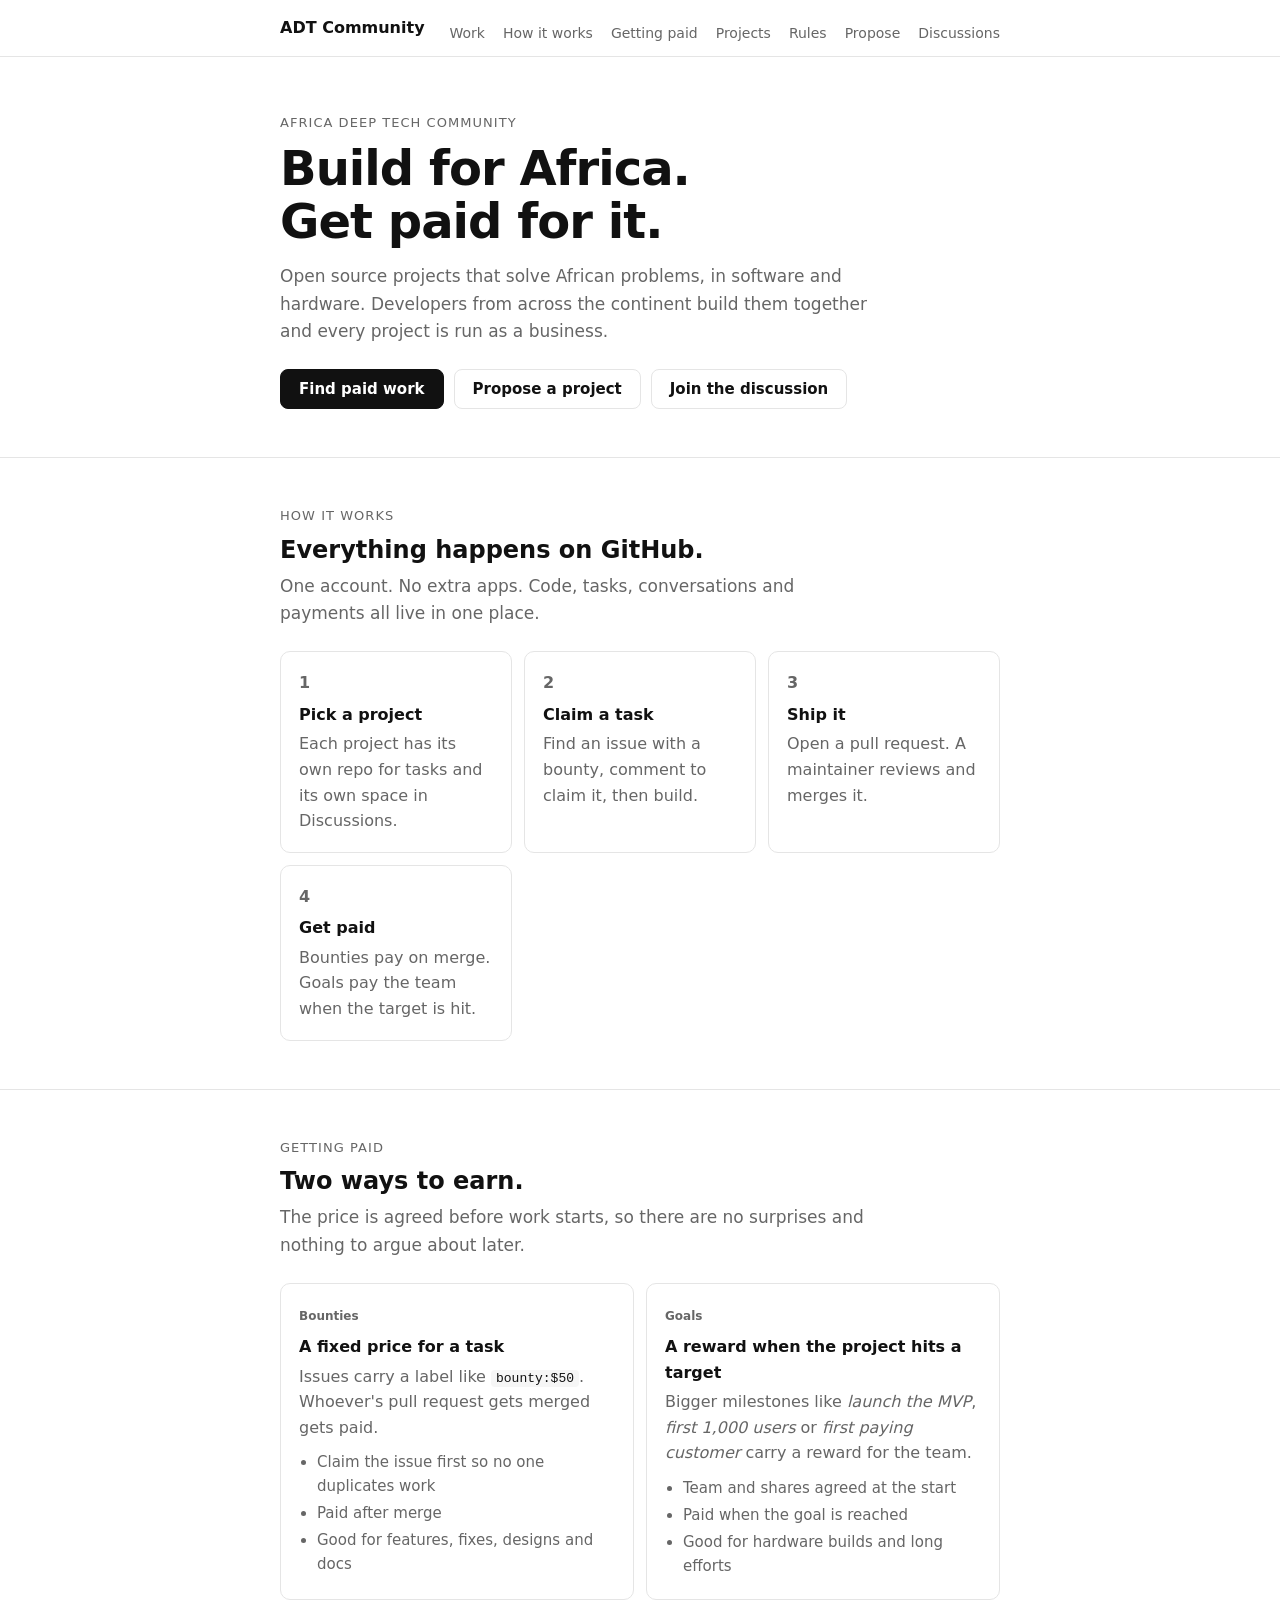
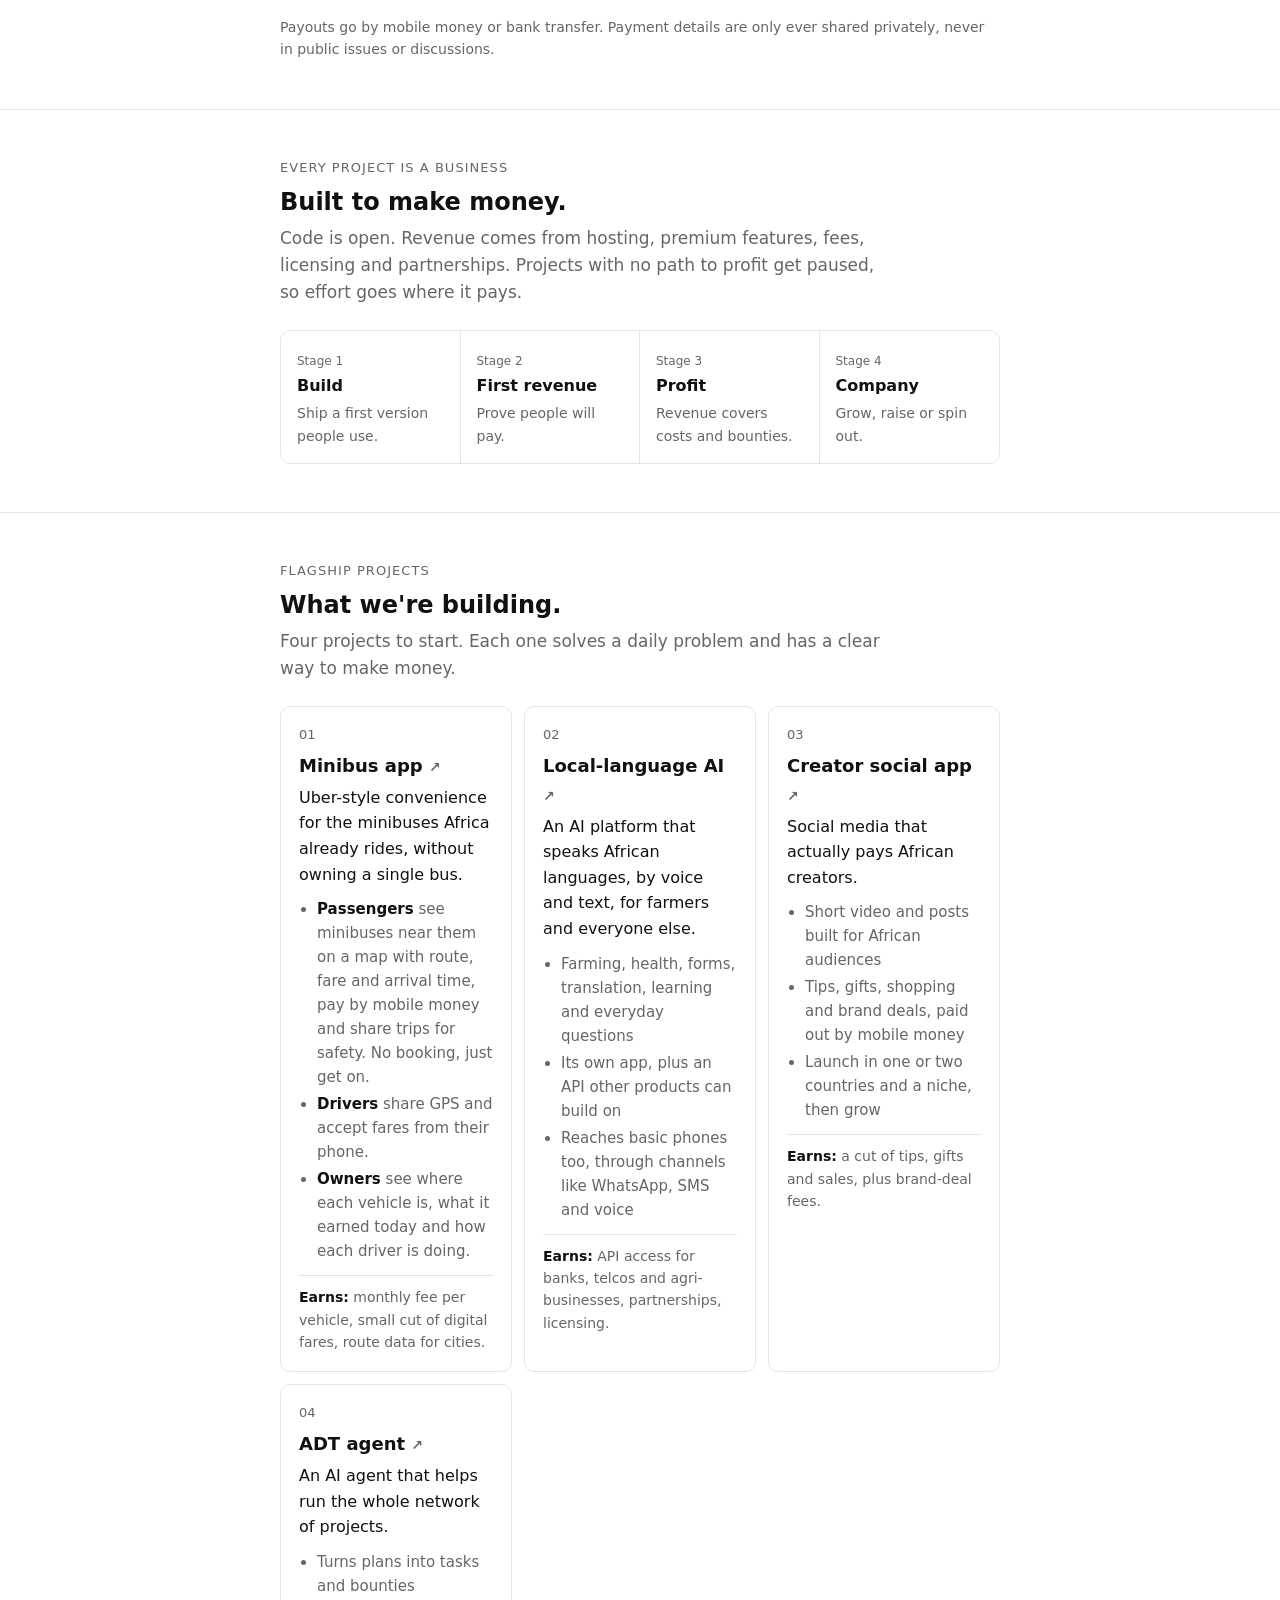
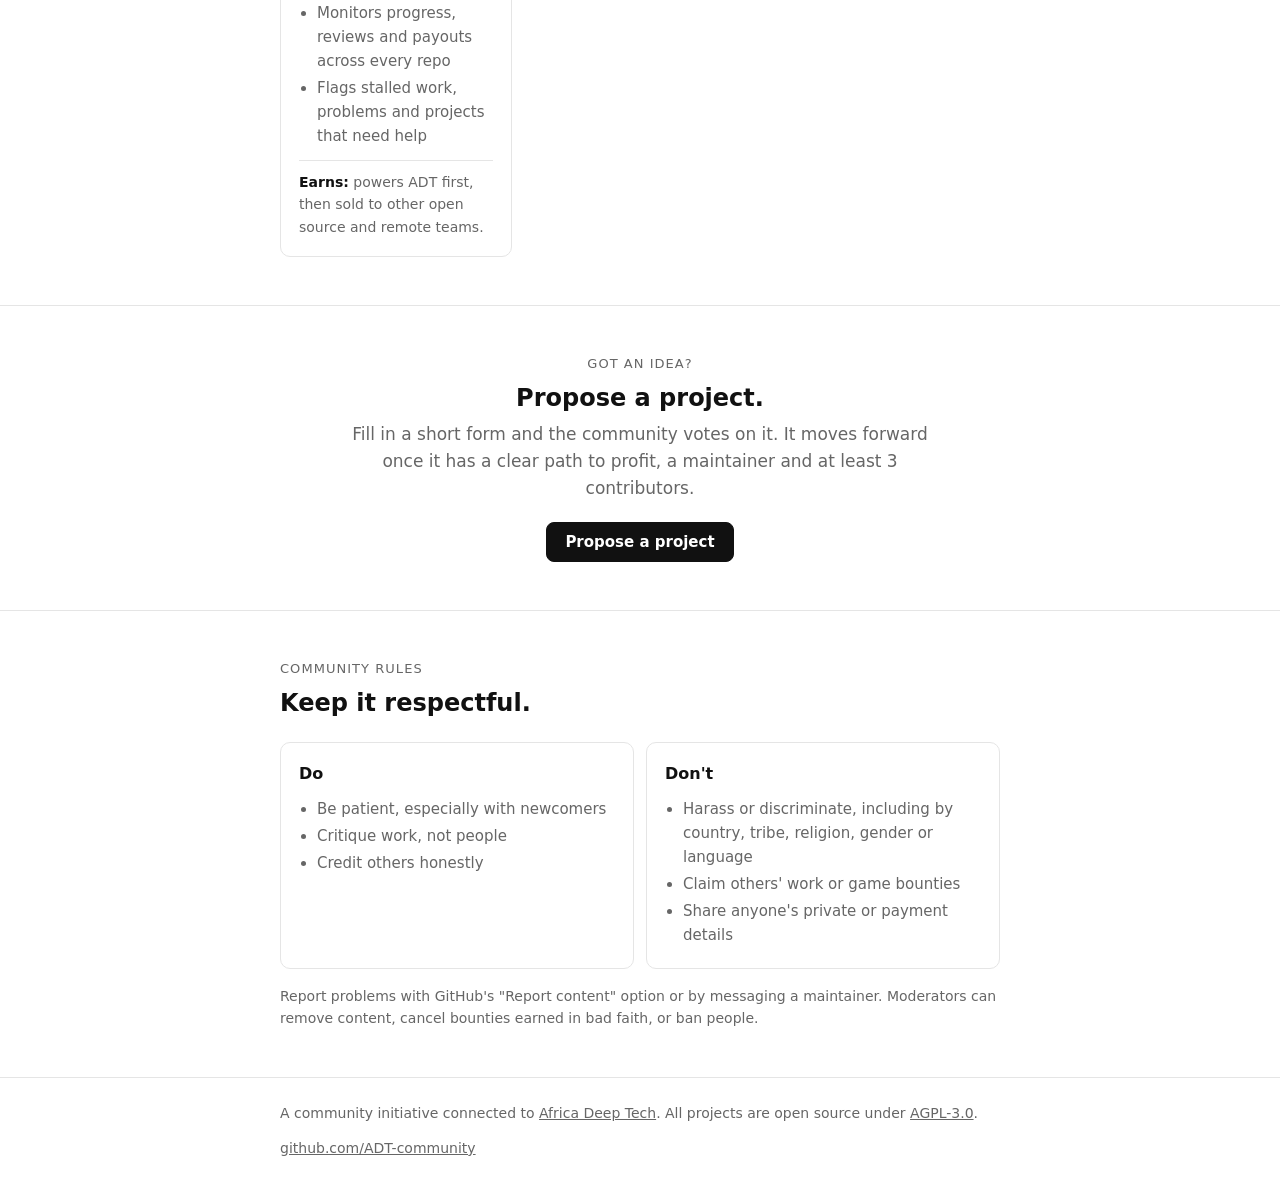
==== index.html @ 611a24dd "Add ADT Work: a task board for paid tasks across all projects Lists every bounty and next-wave task " ====
<!DOCTYPE html>
<html lang="en">
<head>
<meta charset="utf-8">
<meta name="viewport" content="width=device-width, initial-scale=1">
<title>ADT Forum — Build for Africa. Get paid.</title>
<meta name="description" content="Open source projects solving African problems. Developers across the continent build them together and get paid through bounties and goals.">
<link rel="stylesheet" href="style.css">
</head>
<body>

<nav><div class="wrap">
  <a class="logo" href="#">ADT Community</a>
  <ul>
    <li><a href="work.html">Work</a></li>
    <li><a href="#how">How it works</a></li>
    <li><a href="#paid">Getting paid</a></li>
    <li><a href="#projects">Projects</a></li>
    <li><a href="#rules">Rules</a></li>
    <li><a href="propose.html">Propose</a></li>
    <li><a href="https://github.com/ADT-community/adt-community.github.io/discussions">Discussions</a></li>
  </ul>
</div></nav>

<header class="hero"><div class="wrap">
  <p class="kicker">Africa Deep Tech community</p>
  <h1>Build for Africa.<br><em>Get paid</em> for it.</h1>
  <p class="lead">Open source projects that solve African problems, in software and hardware. Developers from across the continent build them together and every project is run as a business.</p>
  <div class="btns">
    <a class="btn primary" href="work.html">Find paid work</a>
    <a class="btn ghost" href="propose.html">Propose a project</a>
    <a class="btn ghost" href="https://github.com/ADT-community/adt-community.github.io/discussions">Join the discussion</a>
  </div>
</div></header>

<section id="how"><div class="wrap">
  <p class="kicker">How it works</p>
  <h2>Everything happens on GitHub.</h2>
  <p class="lead">One account. No extra apps. Code, tasks, conversations and payments all live in one place.</p>
  <div class="grid">
    <div class="card"><div class="num">1</div><h3>Pick a project</h3><p>Each project has its own repo for tasks and its own space in Discussions.</p></div>
    <div class="card"><div class="num">2</div><h3>Claim a task</h3><p>Find an issue with a bounty, comment to claim it, then build.</p></div>
    <div class="card"><div class="num">3</div><h3>Ship it</h3><p>Open a pull request. A maintainer reviews and merges it.</p></div>
    <div class="card"><div class="num">4</div><h3>Get paid</h3><p>Bounties pay on merge. Goals pay the team when the target is hit.</p></div>
  </div>
</div></section>

<section id="paid"><div class="wrap">
  <p class="kicker">Getting paid</p>
  <h2>Two ways to earn.</h2>
  <p class="lead">The price is agreed before work starts, so there are no surprises and nothing to argue about later.</p>
  <div class="pay">
    <div class="card">
      <span class="tag b">Bounties</span>
      <h3>A fixed price for a task</h3>
      <p>Issues carry a label like <code>bounty:$50</code>. Whoever's pull request gets merged gets paid.</p>
      <ul>
        <li>Claim the issue first so no one duplicates work</li>
        <li>Paid after merge</li>
        <li>Good for features, fixes, designs and docs</li>
      </ul>
    </div>
    <div class="card">
      <span class="tag g">Goals</span>
      <h3>A reward when the project hits a target</h3>
      <p>Bigger milestones like <em>launch the MVP</em>, <em>first 1,000 users</em> or <em>first paying customer</em> carry a reward for the team.</p>
      <ul>
        <li>Team and shares agreed at the start</li>
        <li>Paid when the goal is reached</li>
        <li>Good for hardware builds and long efforts</li>
      </ul>
    </div>
  </div>
  <p class="note">Payouts go by mobile money or bank transfer. Payment details are only ever shared privately, never in public issues or discussions.</p>
</div></section>

<section><div class="wrap">
  <p class="kicker">Every project is a business</p>
  <h2>Built to make money.</h2>
  <p class="lead">Code is open. Revenue comes from hosting, premium features, fees, licensing and partnerships. Projects with no path to profit get paused, so effort goes where it pays.</p>
  <div class="stages">
    <div class="stage"><small>Stage 1</small><h3>Build</h3><p>Ship a first version people use.</p></div>
    <div class="stage"><small>Stage 2</small><h3>First revenue</h3><p>Prove people will pay.</p></div>
    <div class="stage"><small>Stage 3</small><h3>Profit</h3><p>Revenue covers costs and bounties.</p></div>
    <div class="stage"><small>Stage 4</small><h3>Company</h3><p>Grow, raise or spin out.</p></div>
  </div>
</div></section>

<section id="projects"><div class="wrap">
  <p class="kicker">Flagship projects</p>
  <h2>What we're building.</h2>
  <p class="lead">Four projects to start. Each one solves a daily problem and has a clear way to make money.</p>
  <div class="flag">
    <article class="fp">
      <span class="no">01</span>
      <h3><a href="https://github.com/ADT-community/trans_sport">Minibus app <span>↗</span></a></h3>
      <p class="sum">Uber-style convenience for the minibuses Africa already rides, without owning a single bus.</p>
      <ul>
        <li><b>Passengers</b> see minibuses near them on a map with route, fare and arrival time, pay by mobile money and share trips for safety. No booking, just get on.</li>
        <li><b>Drivers</b> share GPS and accept fares from their phone.</li>
        <li><b>Owners</b> see where each vehicle is, what it earned today and how each driver is doing.</li>
      </ul>
      <p class="earn"><b>Earns:</b> monthly fee per vehicle, small cut of digital fares, route data for cities.</p>
    </article>
    <article class="fp">
      <span class="no">02</span>
      <h3><a href="https://github.com/ADT-community/locallity_ai">Local-language AI <span>↗</span></a></h3>
      <p class="sum">An AI platform that speaks African languages, by voice and text, for farmers and everyone else.</p>
      <ul>
        <li>Farming, health, forms, translation, learning and everyday questions</li>
        <li>Its own app, plus an API other products can build on</li>
        <li>Reaches basic phones too, through channels like WhatsApp, SMS and voice</li>
      </ul>
      <p class="earn"><b>Earns:</b> API access for banks, telcos and agri-businesses, partnerships, licensing.</p>
    </article>
    <article class="fp">
      <span class="no">03</span>
      <h3><a href="https://github.com/ADT-community/content_feed">Creator social app <span>↗</span></a></h3>
      <p class="sum">Social media that actually pays African creators.</p>
      <ul>
        <li>Short video and posts built for African audiences</li>
        <li>Tips, gifts, shopping and brand deals, paid out by mobile money</li>
        <li>Launch in one or two countries and a niche, then grow</li>
      </ul>
      <p class="earn"><b>Earns:</b> a cut of tips, gifts and sales, plus brand-deal fees.</p>
    </article>
    <article class="fp">
      <span class="no">04</span>
      <h3><a href="https://github.com/ADT-community/ADT_agent">ADT agent <span>↗</span></a></h3>
      <p class="sum">An AI agent that helps run the whole network of projects.</p>
      <ul>
        <li>Turns plans into tasks and bounties</li>
        <li>Monitors progress, reviews and payouts across every repo</li>
        <li>Flags stalled work, problems and projects that need help</li>
      </ul>
      <p class="earn"><b>Earns:</b> powers ADT first, then sold to other open source and remote teams.</p>
    </article>
  </div>
</div></section>

<section class="cta"><div class="wrap">
  <p class="kicker">Got an idea?</p>
  <h2>Propose a project.</h2>
  <p class="lead">Fill in a short form and the community votes on it. It moves forward once it has a clear path to profit, a maintainer and at least 3 contributors.</p>
  <div class="btns">
    <a class="btn primary" href="propose.html">Propose a project</a>
  </div>
</div></section>

<section id="rules"><div class="wrap">
  <p class="kicker">Community rules</p>
  <h2>Keep it respectful.</h2>
  <div class="rules">
    <div class="card"><h3>Do</h3><ul>
      <li>Be patient, especially with newcomers</li>
      <li>Critique work, not people</li>
      <li>Credit others honestly</li>
    </ul></div>
    <div class="card"><h3>Don't</h3><ul>
      <li>Harass or discriminate, including by country, tribe, religion, gender or language</li>
      <li>Claim others' work or game bounties</li>
      <li>Share anyone's private or payment details</li>
    </ul></div>
  </div>
  <p class="note">Report problems with GitHub's "Report content" option or by messaging a maintainer. Moderators can remove content, cancel bounties earned in bad faith, or ban people.</p>
</div></section>

<footer><div class="wrap">
  <span>A community initiative connected to <a href="https://africadeeptech.org">Africa Deep Tech</a>. All projects are open source under <a href="https://www.gnu.org/licenses/agpl-3.0.html">AGPL-3.0</a>.</span>
  <a href="https://github.com/ADT-community">github.com/ADT-community</a>
</div></footer>

</body>
</html>
---- style.css ----
/* Minimal placeholder design. A designer bounty will replace this. */
:root { color-scheme: light dark; --bg: #fff; --text: #111; --muted: #666; --line: #e5e5e5; --soft: #f6f6f6; }
@media (prefers-color-scheme: dark) { :root { --bg: #111; --text: #eee; --muted: #999; --line: #2a2a2a; --soft: #1a1a1a; } }

* { box-sizing: border-box; margin: 0; padding: 0; }
body { background: var(--bg); color: var(--text); font: 16px/1.6 system-ui, -apple-system, "Segoe UI", Roboto, sans-serif; }
a { color: inherit; }
.wrap { max-width: 760px; margin: 0 auto; padding: 0 20px; }
h1 { font-size: clamp(32px, 7vw, 48px); line-height: 1.1; letter-spacing: -.02em; }
h2 { font-size: 24px; line-height: 1.25; margin-bottom: 8px; }
h3 { font-size: 16px; margin-bottom: 4px; }
p, li { color: var(--muted); }
h1 em { font-style: normal; }
code { font: 13px ui-monospace, Menlo, monospace; background: var(--soft); padding: 1px 5px; border-radius: 4px; color: var(--text); }
section { padding: 48px 0; border-top: 1px solid var(--line); }
.kicker { font-size: 13px; text-transform: uppercase; letter-spacing: .08em; margin-bottom: 8px; }
.lead { font-size: 17px; max-width: 600px; }
.note { font-size: 14px; margin-top: 16px; }

nav { border-bottom: 1px solid var(--line); }
nav .wrap { display: flex; align-items: center; justify-content: space-between; height: 56px; }
.logo { font-weight: 700; text-decoration: none; color: var(--text); }
.logo span { display: none; }
nav ul { display: flex; gap: 18px; list-style: none; }
nav ul a, nav a.back { color: var(--muted); text-decoration: none; font-size: 14px; }
nav ul a:hover { color: var(--text); }
@media (max-width: 640px) { nav ul { display: none; } }

.hero, header { padding: 56px 0 48px; border-top: 0; }
.hero .lead, header .lead { margin: 16px 0 24px; }
.btns { display: flex; gap: 10px; flex-wrap: wrap; }
.btn, button[type="submit"] { display: inline-block; padding: 10px 18px; border-radius: 8px; font: 600 15px system-ui, sans-serif;
  text-decoration: none; border: 1px solid var(--text); cursor: pointer; }
.btn.primary, button[type="submit"] { background: var(--text); color: var(--bg); }
.btn.ghost { background: none; color: var(--text); border-color: var(--line); }

.grid, .pay, .rules, .flag { display: grid; gap: 12px; margin-top: 24px; grid-template-columns: repeat(auto-fit, minmax(220px, 1fr)); }
.card, .fp, .panel { border: 1px solid var(--line); border-radius: 10px; padding: 18px; }
.num { font-weight: 700; margin-bottom: 6px; color: var(--muted); }
.tag { display: inline-block; font-size: 12px; font-weight: 600; margin-bottom: 8px; color: var(--muted); }
ul, ol { margin: 10px 0 0 18px; }
li { margin: 3px 0; font-size: 15px; }
li b { color: var(--text); }

.stages { display: grid; grid-template-columns: repeat(4, 1fr); margin-top: 24px; border: 1px solid var(--line); border-radius: 10px; }
.stage { padding: 16px; border-right: 1px solid var(--line); }
.stage:last-child { border-right: 0; }
.stage small { font-size: 12px; color: var(--muted); }
.stage p { font-size: 14px; }
@media (max-width: 640px) { .stages { grid-template-columns: 1fr 1fr; } .stage:nth-child(2) { border-right: 0; } .stage:nth-child(-n+2) { border-bottom: 1px solid var(--line); } }

.fp .no { display: block; font-size: 13px; color: var(--muted); margin-bottom: 6px; }
.fp h3 { font-size: 18px; }
.fp h3 a { text-decoration: none; }
.fp h3 a span { color: var(--muted) !important; font-size: 14px !important; }
.fp .sum { color: var(--text); margin: 2px 0 6px; }
.fp .earn { margin-top: 12px; padding-top: 10px; border-top: 1px solid var(--line); font-size: 14px; }
.fp .earn b { color: var(--text); }
.cta { text-align: center; }
.cta .lead { margin: 0 auto 20px; }
.cta .btns { justify-content: center; }
footer { border-top: 1px solid var(--line); padding: 24px 0; font-size: 14px; color: var(--muted); }
footer .wrap { display: flex; justify-content: space-between; gap: 12px; flex-wrap: wrap; }

/* propose page */
.layout { display: grid; grid-template-columns: 1.2fr .8fr; gap: 20px; padding-bottom: 56px; align-items: start; }
@media (max-width: 760px) { .layout { grid-template-columns: 1fr; } }
aside .panel + .panel { margin-top: 16px; }
label { display: block; font-weight: 600; font-size: 14px; margin: 16px 0 4px; }
.hint { font-size: 13px; margin-bottom: 6px; }
input, textarea { width: 100%; background: var(--bg); color: var(--text); border: 1px solid var(--line); border-radius: 8px;
  font: 15px system-ui, sans-serif; padding: 10px 12px; }
input:focus, textarea:focus { outline: 2px solid var(--text); outline-offset: -1px; }
textarea { min-height: 88px; resize: vertical; }
.req { color: var(--muted); }
.row { display: grid; grid-template-columns: 1fr 1fr; gap: 0 12px; }
@media (max-width: 520px) { .row { grid-template-columns: 1fr; } }
button[type="submit"] { width: 100%; margin-top: 20px; }
.small { font-size: 13px; margin-top: 10px; text-align: center; }
.err { font-size: 14px; margin-top: 10px; display: none; color: #c0392b; }
.list { display: grid; gap: 8px; margin-top: 14px; }
.prop { display: flex; gap: 12px; align-items: center; border: 1px solid var(--line); border-radius: 8px; padding: 10px 12px; text-decoration: none; color: var(--text); }
.prop:hover { border-color: var(--text); }
.votes { min-width: 40px; text-align: center; font-weight: 700; font-size: 18px; line-height: 1; }
.votes small { display: block; font-weight: 400; font-size: 11px; color: var(--muted); margin-top: 3px; }
.prop h3 { font-size: 15px; font-weight: 600; margin: 0; }
.meta { font-size: 13px; color: var(--muted); }
.empty { font-size: 14px; padding: 12px 0; }
.steps { font-size: 15px; }
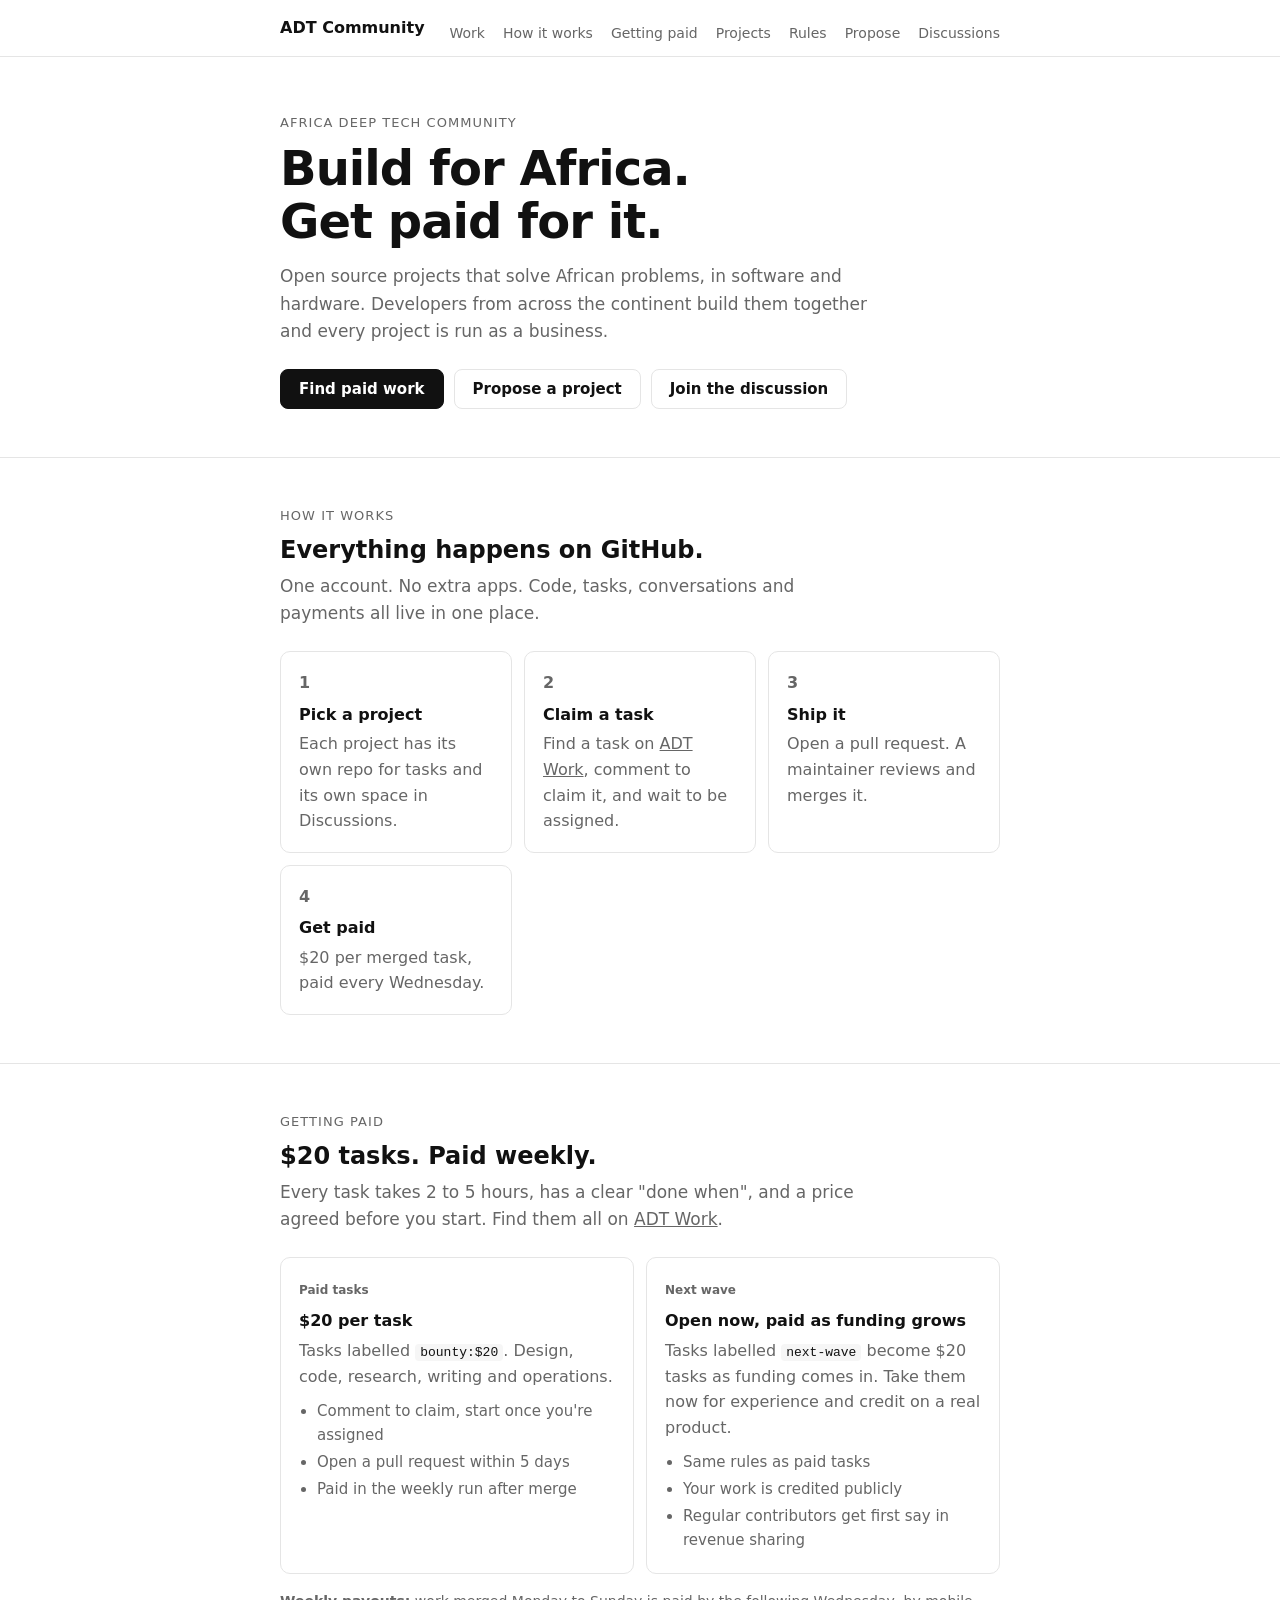
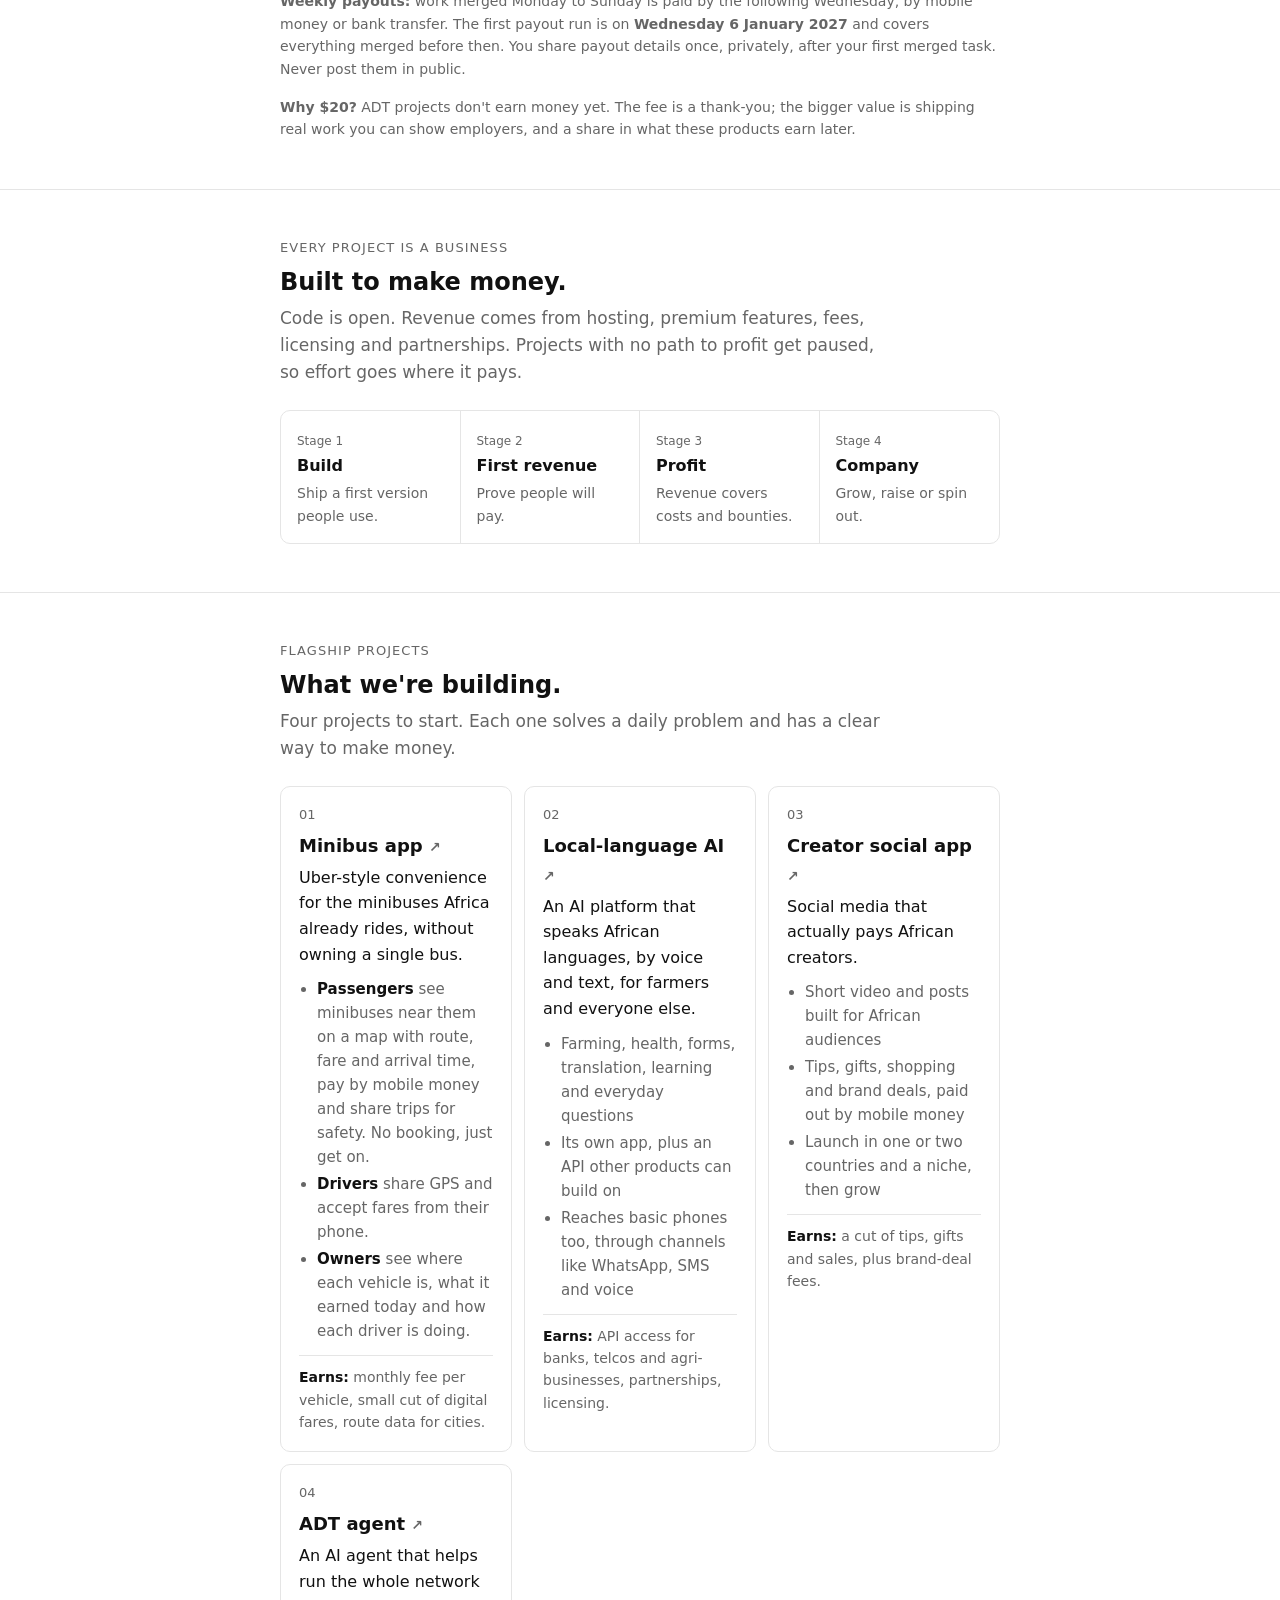
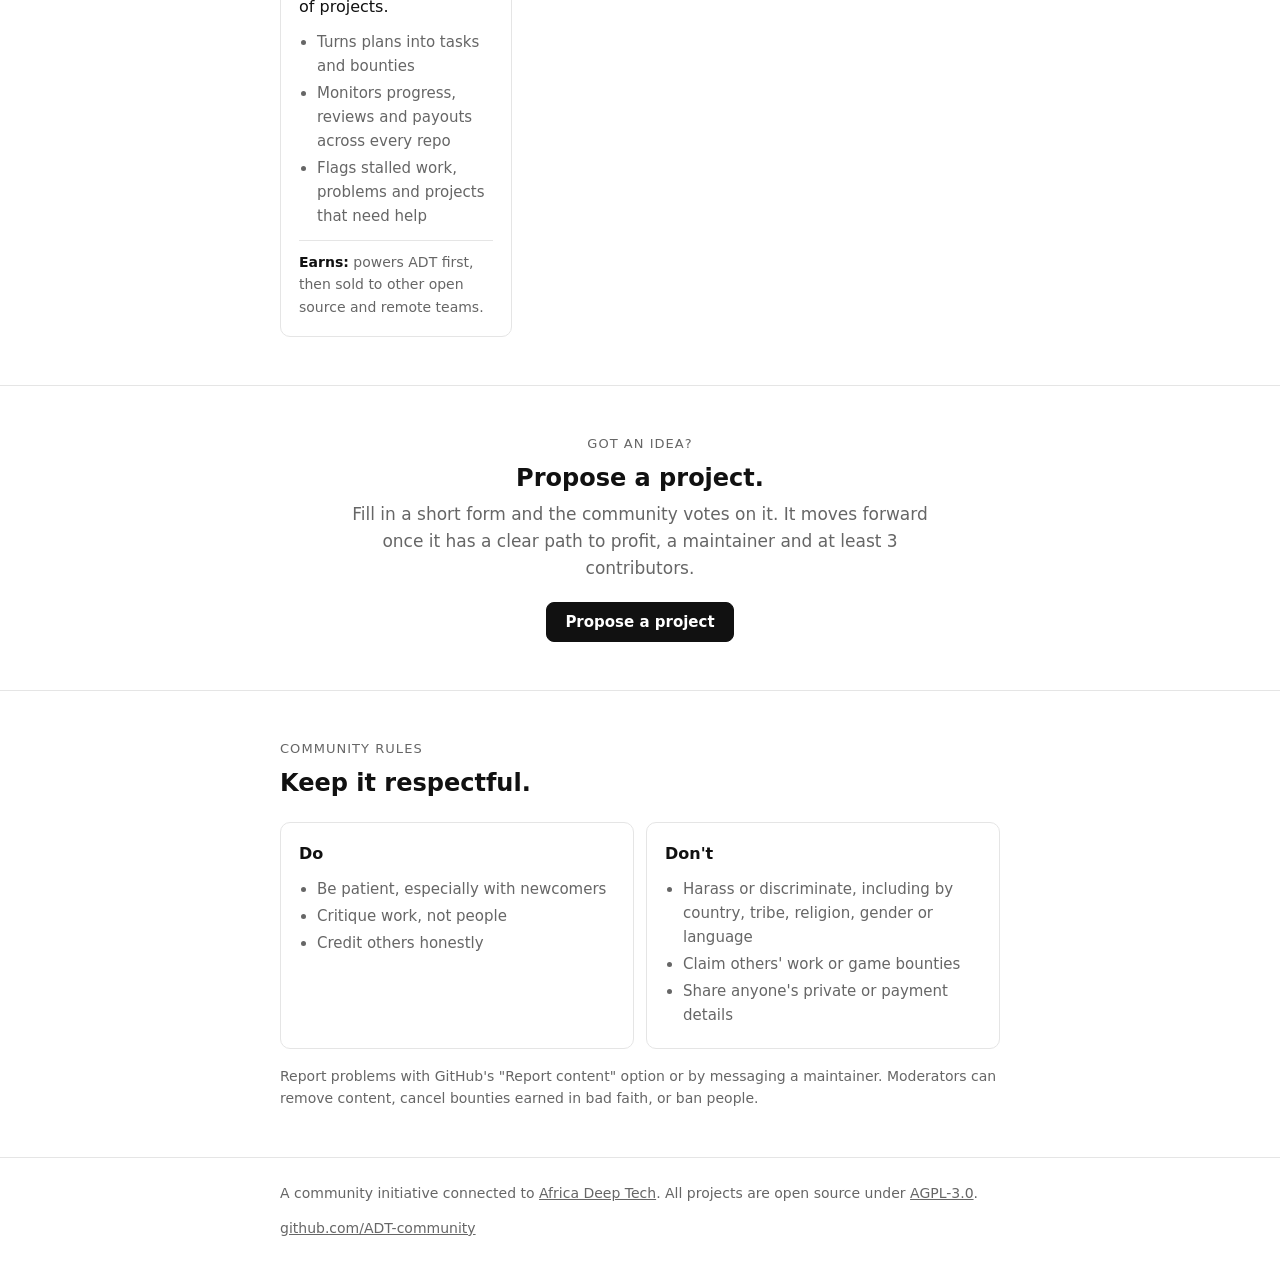
==== commit 54a8743e: "Update the bounty section to the $20 weekly model Closes #1  Co-Authored-By: Claude Opus 5.5 <norepl" ====
--- a/index.html
+++ b/index.html
@@ -39,39 +39,40 @@
   <p class="lead">One account. No extra apps. Code, tasks, conversations and payments all live in one place.</p>
   <div class="grid">
     <div class="card"><div class="num">1</div><h3>Pick a project</h3><p>Each project has its own repo for tasks and its own space in Discussions.</p></div>
-    <div class="card"><div class="num">2</div><h3>Claim a task</h3><p>Find an issue with a bounty, comment to claim it, then build.</p></div>
+    <div class="card"><div class="num">2</div><h3>Claim a task</h3><p>Find a task on <a href="work.html">ADT Work</a>, comment to claim it, and wait to be assigned.</p></div>
     <div class="card"><div class="num">3</div><h3>Ship it</h3><p>Open a pull request. A maintainer reviews and merges it.</p></div>
-    <div class="card"><div class="num">4</div><h3>Get paid</h3><p>Bounties pay on merge. Goals pay the team when the target is hit.</p></div>
+    <div class="card"><div class="num">4</div><h3>Get paid</h3><p>$20 per merged task, paid every Wednesday.</p></div>
   </div>
 </div></section>
 
 <section id="paid"><div class="wrap">
   <p class="kicker">Getting paid</p>
-  <h2>Two ways to earn.</h2>
-  <p class="lead">The price is agreed before work starts, so there are no surprises and nothing to argue about later.</p>
+  <h2>$20 tasks. Paid weekly.</h2>
+  <p class="lead">Every task takes 2 to 5 hours, has a clear "done when", and a price agreed before you start. Find them all on <a href="work.html">ADT Work</a>.</p>
   <div class="pay">
     <div class="card">
-      <span class="tag b">Bounties</span>
-      <h3>A fixed price for a task</h3>
-      <p>Issues carry a label like <code>bounty:$50</code>. Whoever's pull request gets merged gets paid.</p>
+      <span class="tag b">Paid tasks</span>
+      <h3>$20 per task</h3>
+      <p>Tasks labelled <code>bounty:$20</code>. Design, code, research, writing and operations.</p>
       <ul>
-        <li>Claim the issue first so no one duplicates work</li>
-        <li>Paid after merge</li>
-        <li>Good for features, fixes, designs and docs</li>
+        <li>Comment to claim, start once you're assigned</li>
+        <li>Open a pull request within 5 days</li>
+        <li>Paid in the weekly run after merge</li>
       </ul>
     </div>
     <div class="card">
-      <span class="tag g">Goals</span>
-      <h3>A reward when the project hits a target</h3>
-      <p>Bigger milestones like <em>launch the MVP</em>, <em>first 1,000 users</em> or <em>first paying customer</em> carry a reward for the team.</p>
+      <span class="tag g">Next wave</span>
+      <h3>Open now, paid as funding grows</h3>
+      <p>Tasks labelled <code>next-wave</code> become $20 tasks as funding comes in. Take them now for experience and credit on a real product.</p>
       <ul>
-        <li>Team and shares agreed at the start</li>
-        <li>Paid when the goal is reached</li>
-        <li>Good for hardware builds and long efforts</li>
+        <li>Same rules as paid tasks</li>
+        <li>Your work is credited publicly</li>
+        <li>Regular contributors get first say in revenue sharing</li>
       </ul>
     </div>
   </div>
-  <p class="note">Payouts go by mobile money or bank transfer. Payment details are only ever shared privately, never in public issues or discussions.</p>
+  <p class="note"><b>Weekly payouts:</b> work merged Monday to Sunday is paid by the following Wednesday, by mobile money or bank transfer. The first payout run is on <b>Wednesday 6 January 2027</b> and covers everything merged before then. You share payout details once, privately, after your first merged task. Never post them in public.</p>
+  <p class="note"><b>Why $20?</b> ADT projects don't earn money yet. The fee is a thank-you; the bigger value is shipping real work you can show employers, and a share in what these products earn later.</p>
 </div></section>
 
 <section><div class="wrap">
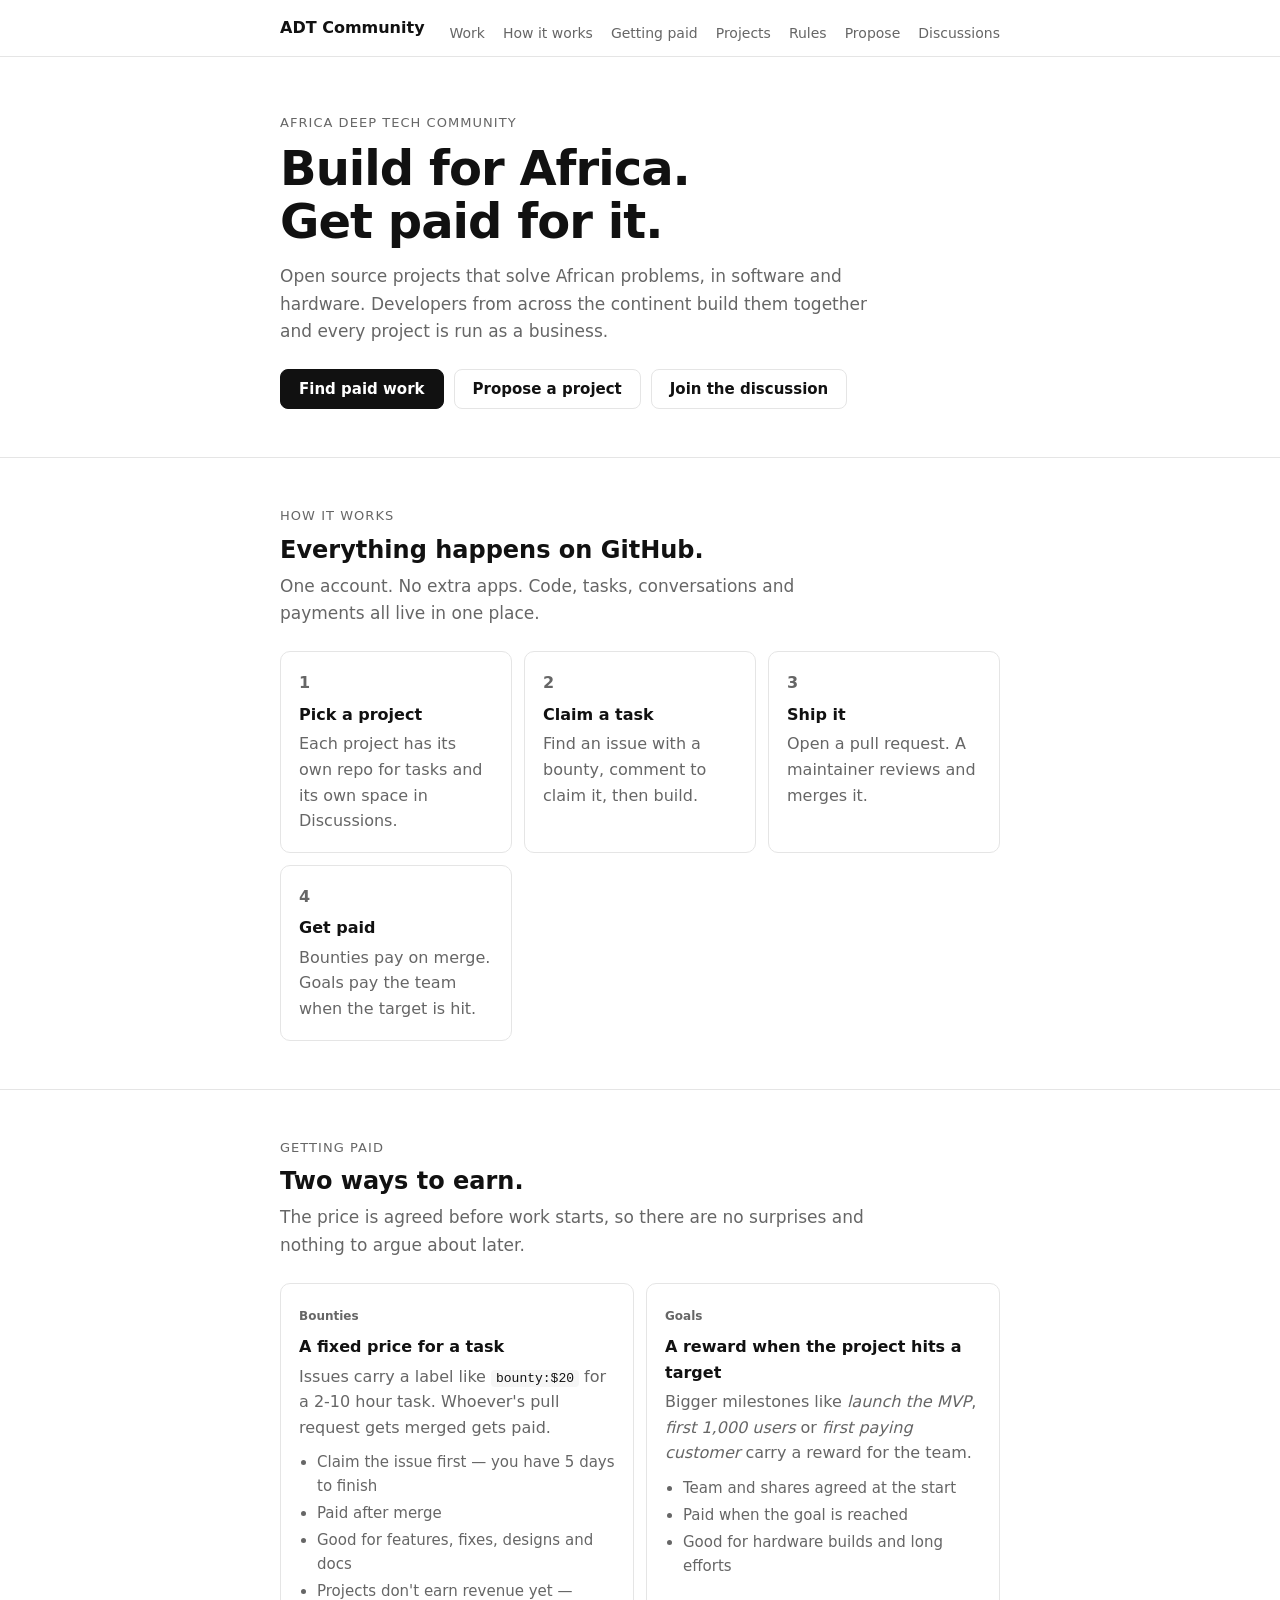
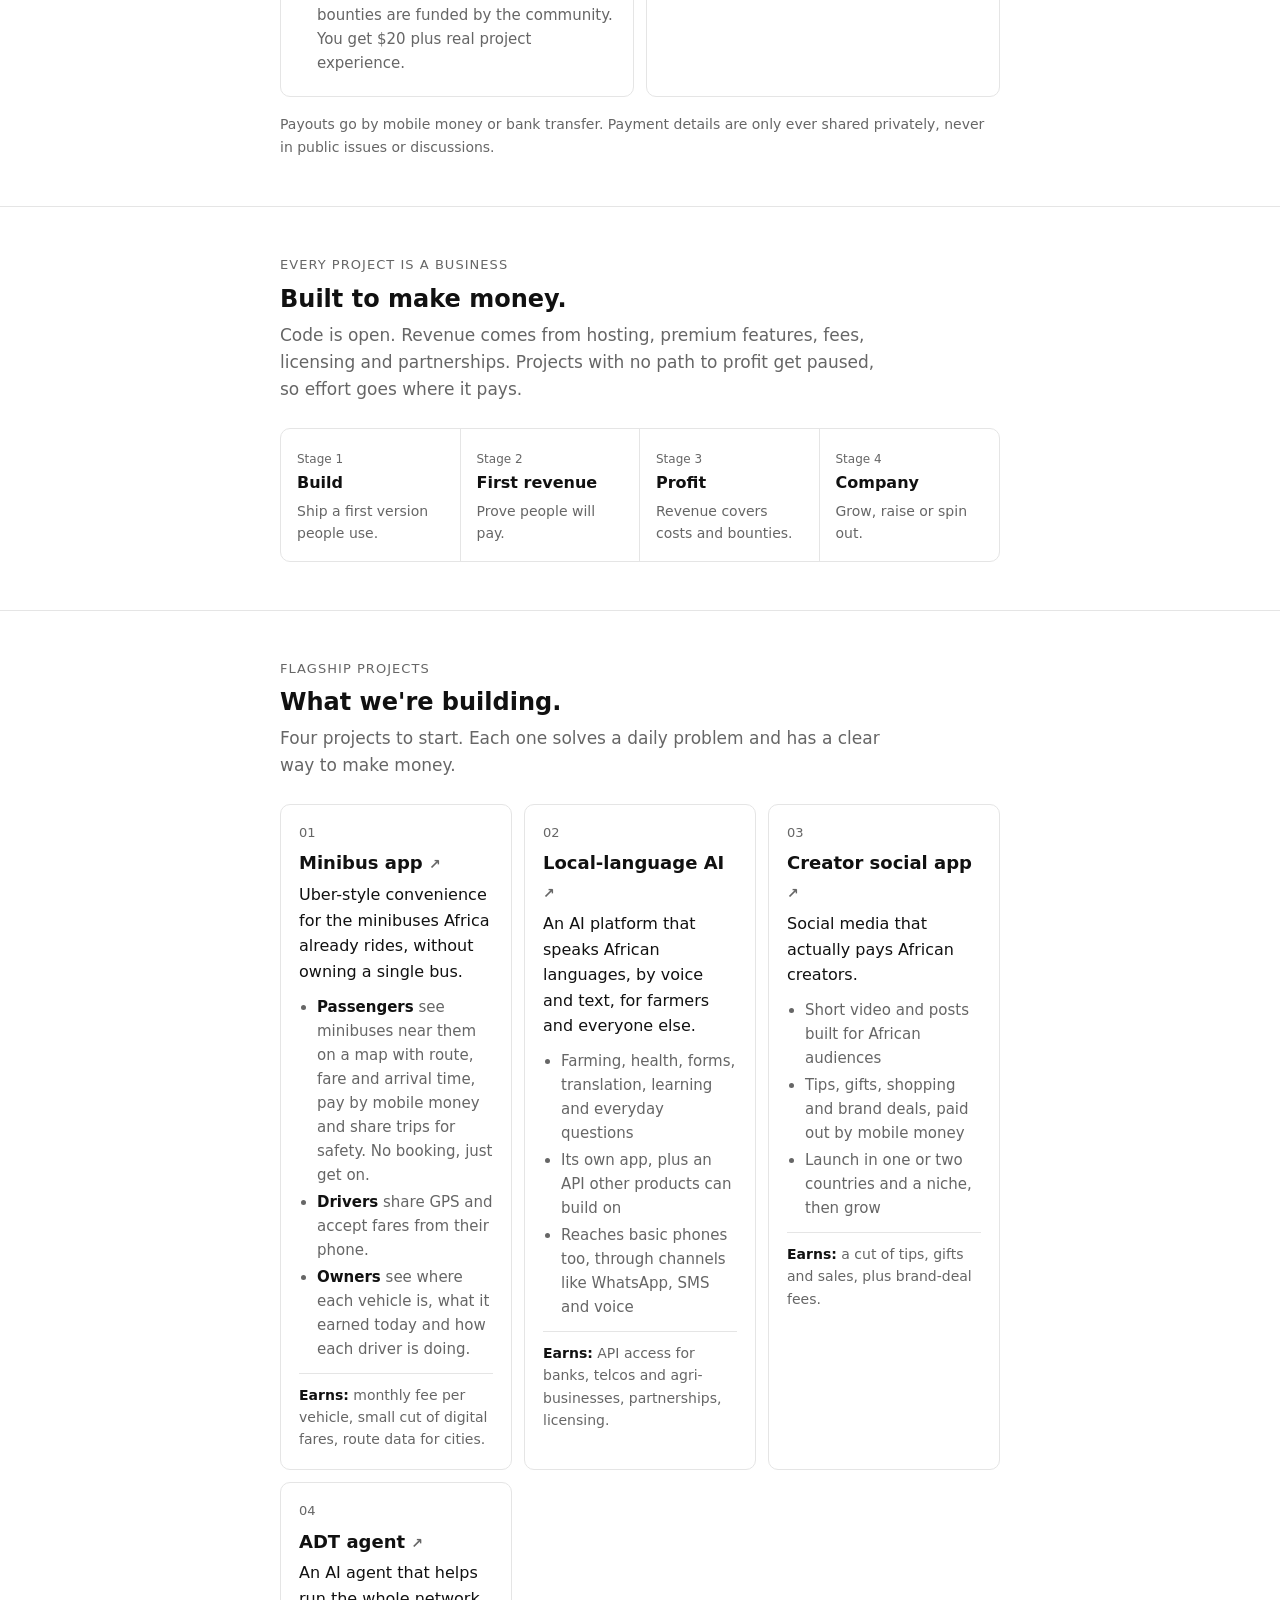
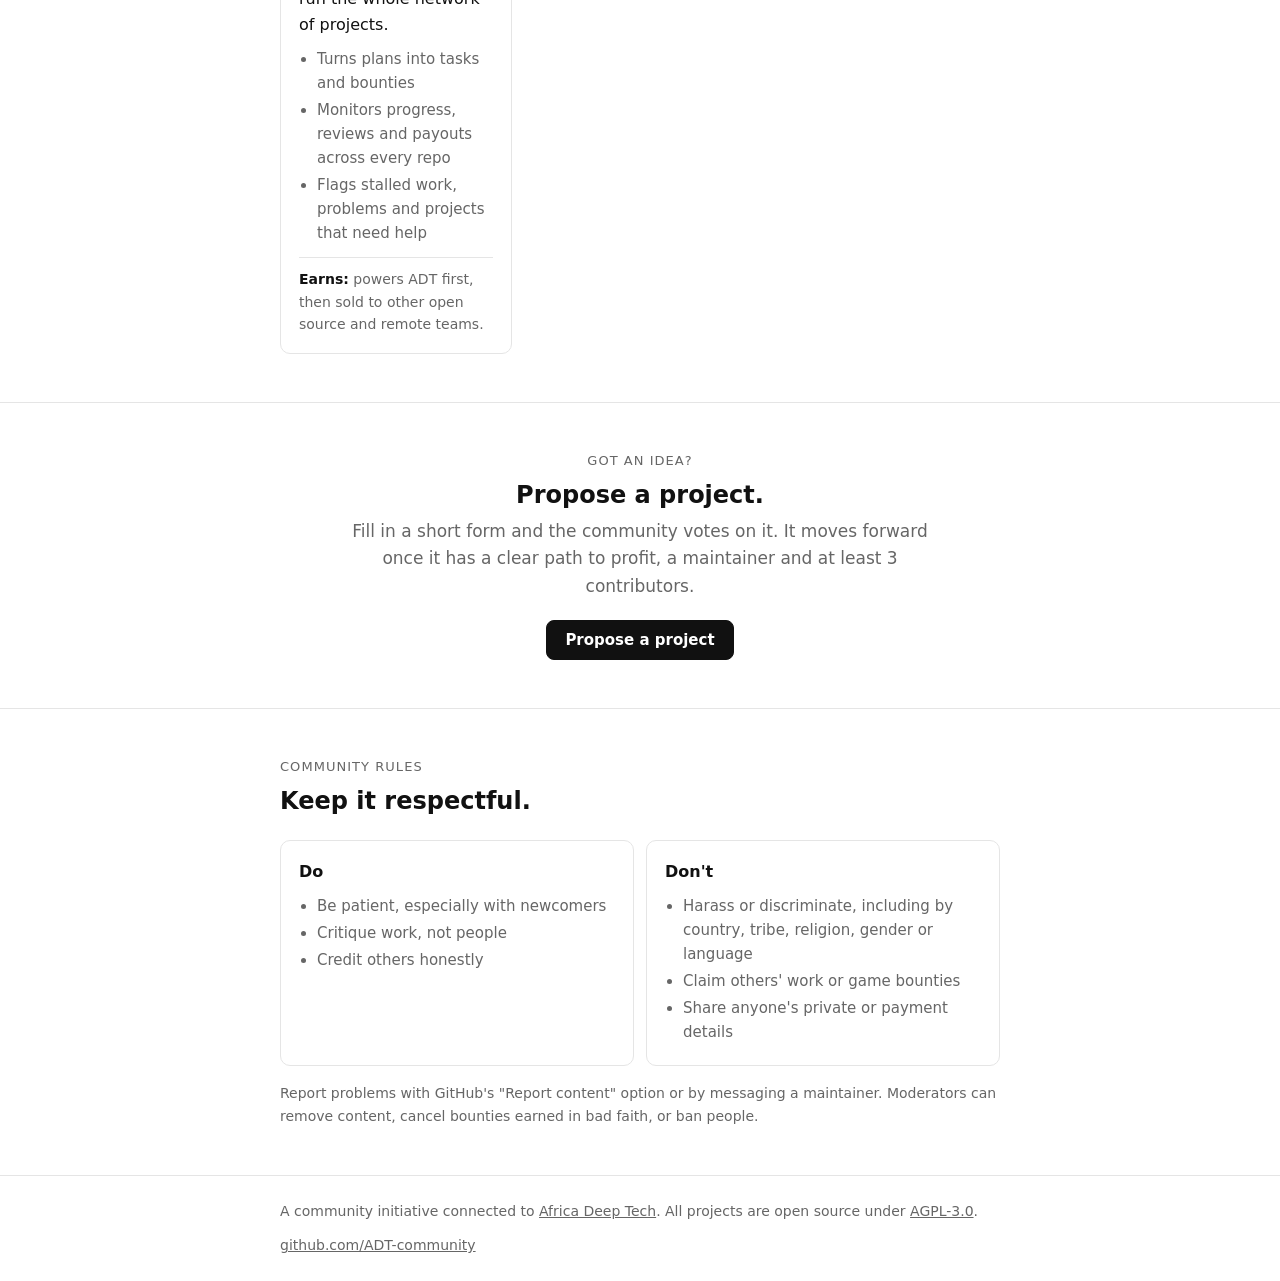
==== commit 711d1aab: "Update bounty section to $20 model (2-10h, 5-day window, honest note) Closes ADT-community/adt-commu" ====
--- a/index.html
+++ b/index.html
@@ -39,40 +39,40 @@
   <p class="lead">One account. No extra apps. Code, tasks, conversations and payments all live in one place.</p>
   <div class="grid">
     <div class="card"><div class="num">1</div><h3>Pick a project</h3><p>Each project has its own repo for tasks and its own space in Discussions.</p></div>
-    <div class="card"><div class="num">2</div><h3>Claim a task</h3><p>Find a task on <a href="work.html">ADT Work</a>, comment to claim it, and wait to be assigned.</p></div>
+    <div class="card"><div class="num">2</div><h3>Claim a task</h3><p>Find an issue with a bounty, comment to claim it, then build.</p></div>
     <div class="card"><div class="num">3</div><h3>Ship it</h3><p>Open a pull request. A maintainer reviews and merges it.</p></div>
-    <div class="card"><div class="num">4</div><h3>Get paid</h3><p>$20 per merged task, paid every Wednesday.</p></div>
+    <div class="card"><div class="num">4</div><h3>Get paid</h3><p>Bounties pay on merge. Goals pay the team when the target is hit.</p></div>
   </div>
 </div></section>
 
 <section id="paid"><div class="wrap">
   <p class="kicker">Getting paid</p>
-  <h2>$20 tasks. Paid weekly.</h2>
-  <p class="lead">Every task takes 2 to 5 hours, has a clear "done when", and a price agreed before you start. Find them all on <a href="work.html">ADT Work</a>.</p>
+  <h2>Two ways to earn.</h2>
+  <p class="lead">The price is agreed before work starts, so there are no surprises and nothing to argue about later.</p>
   <div class="pay">
     <div class="card">
-      <span class="tag b">Paid tasks</span>
-      <h3>$20 per task</h3>
-      <p>Tasks labelled <code>bounty:$20</code>. Design, code, research, writing and operations.</p>
+      <span class="tag b">Bounties</span>
+      <h3>A fixed price for a task</h3>
+      <p>Issues carry a label like <code>bounty:$20</code> for a 2-10 hour task. Whoever's pull request gets merged gets paid.</p>
       <ul>
-        <li>Comment to claim, start once you're assigned</li>
-        <li>Open a pull request within 5 days</li>
-        <li>Paid in the weekly run after merge</li>
+        <li>Claim the issue first — you have 5 days to finish</li>
+        <li>Paid after merge</li>
+        <li>Good for features, fixes, designs and docs</li>
+        <li>Projects don't earn revenue yet — bounties are funded by the community. You get $20 plus real project experience.</li>
       </ul>
     </div>
     <div class="card">
-      <span class="tag g">Next wave</span>
-      <h3>Open now, paid as funding grows</h3>
-      <p>Tasks labelled <code>next-wave</code> become $20 tasks as funding comes in. Take them now for experience and credit on a real product.</p>
+      <span class="tag g">Goals</span>
+      <h3>A reward when the project hits a target</h3>
+      <p>Bigger milestones like <em>launch the MVP</em>, <em>first 1,000 users</em> or <em>first paying customer</em> carry a reward for the team.</p>
       <ul>
-        <li>Same rules as paid tasks</li>
-        <li>Your work is credited publicly</li>
-        <li>Regular contributors get first say in revenue sharing</li>
+        <li>Team and shares agreed at the start</li>
+        <li>Paid when the goal is reached</li>
+        <li>Good for hardware builds and long efforts</li>
       </ul>
     </div>
   </div>
-  <p class="note"><b>Weekly payouts:</b> work merged Monday to Sunday is paid by the following Wednesday, by mobile money or bank transfer. The first payout run is on <b>Wednesday 6 January 2027</b> and covers everything merged before then. You share payout details once, privately, after your first merged task. Never post them in public.</p>
-  <p class="note"><b>Why $20?</b> ADT projects don't earn money yet. The fee is a thank-you; the bigger value is shipping real work you can show employers, and a share in what these products earn later.</p>
+  <p class="note">Payouts go by mobile money or bank transfer. Payment details are only ever shared privately, never in public issues or discussions.</p>
 </div></section>
 
 <section><div class="wrap">
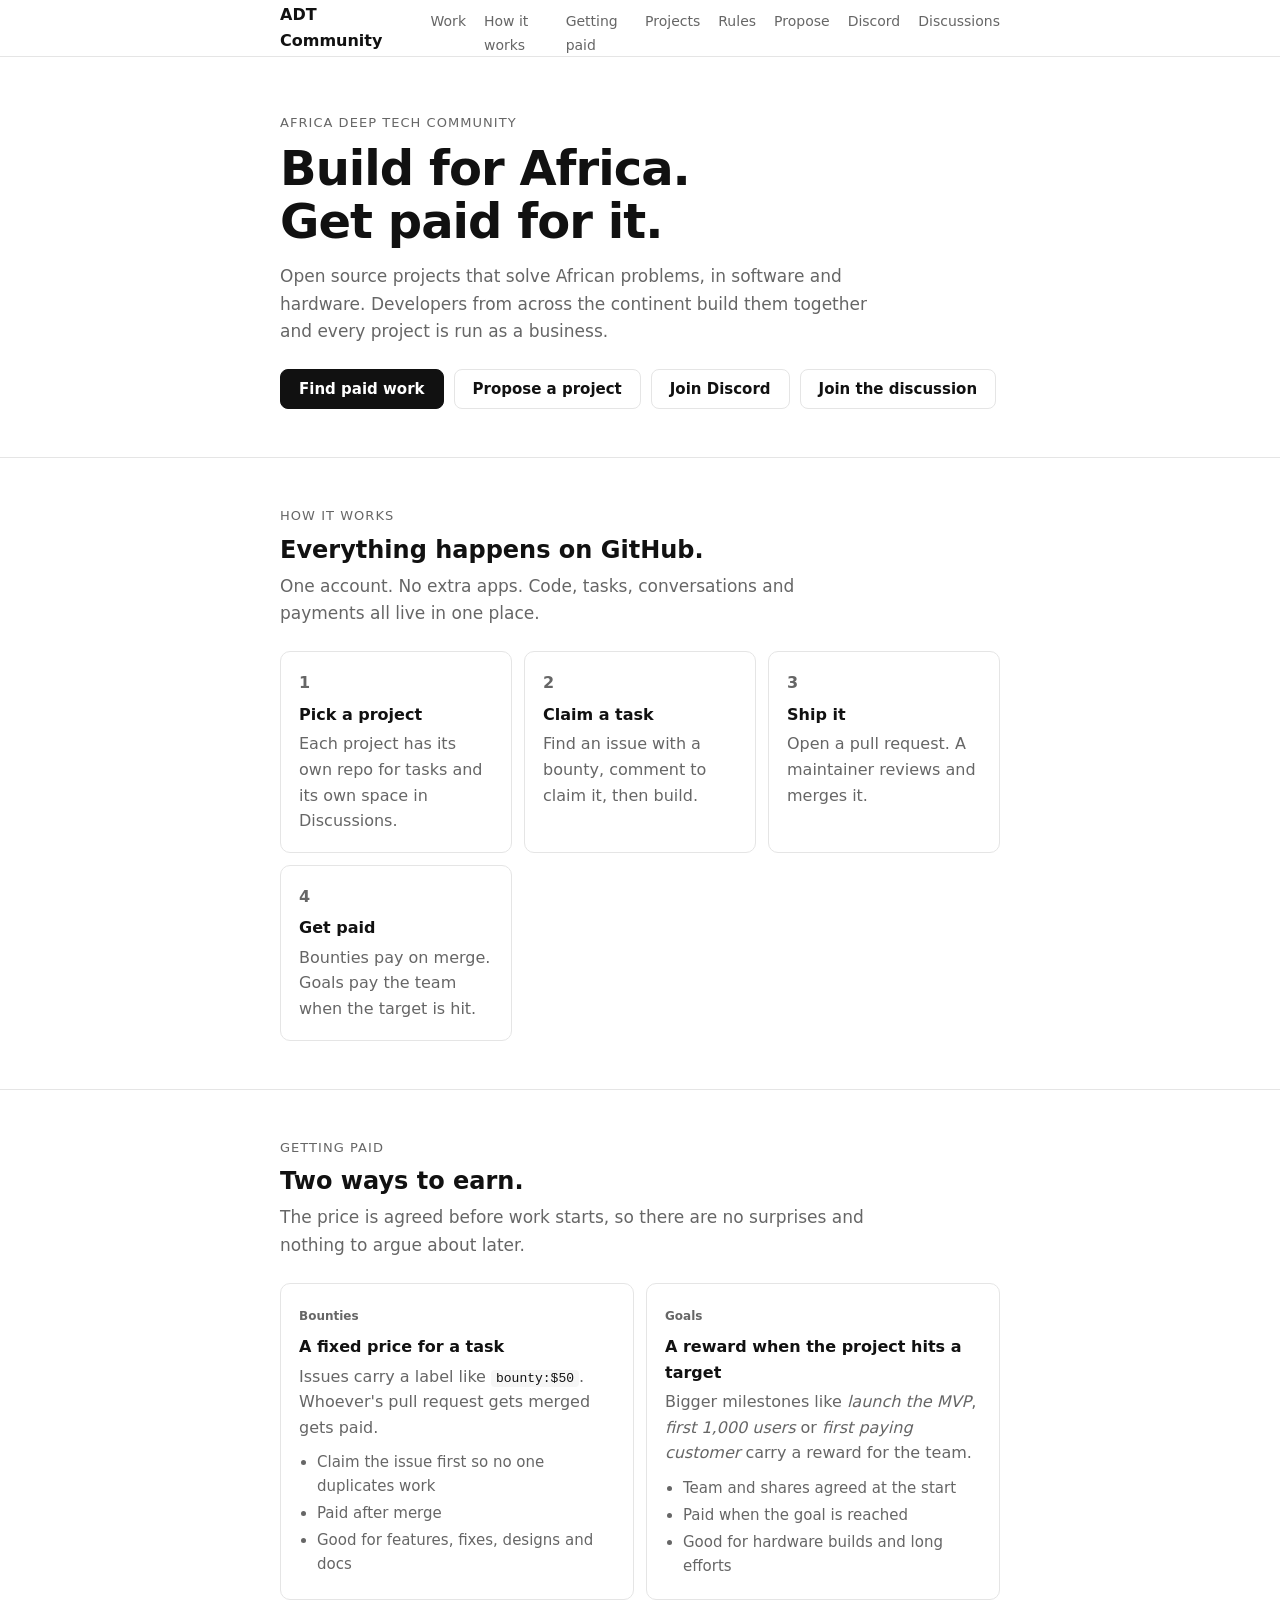
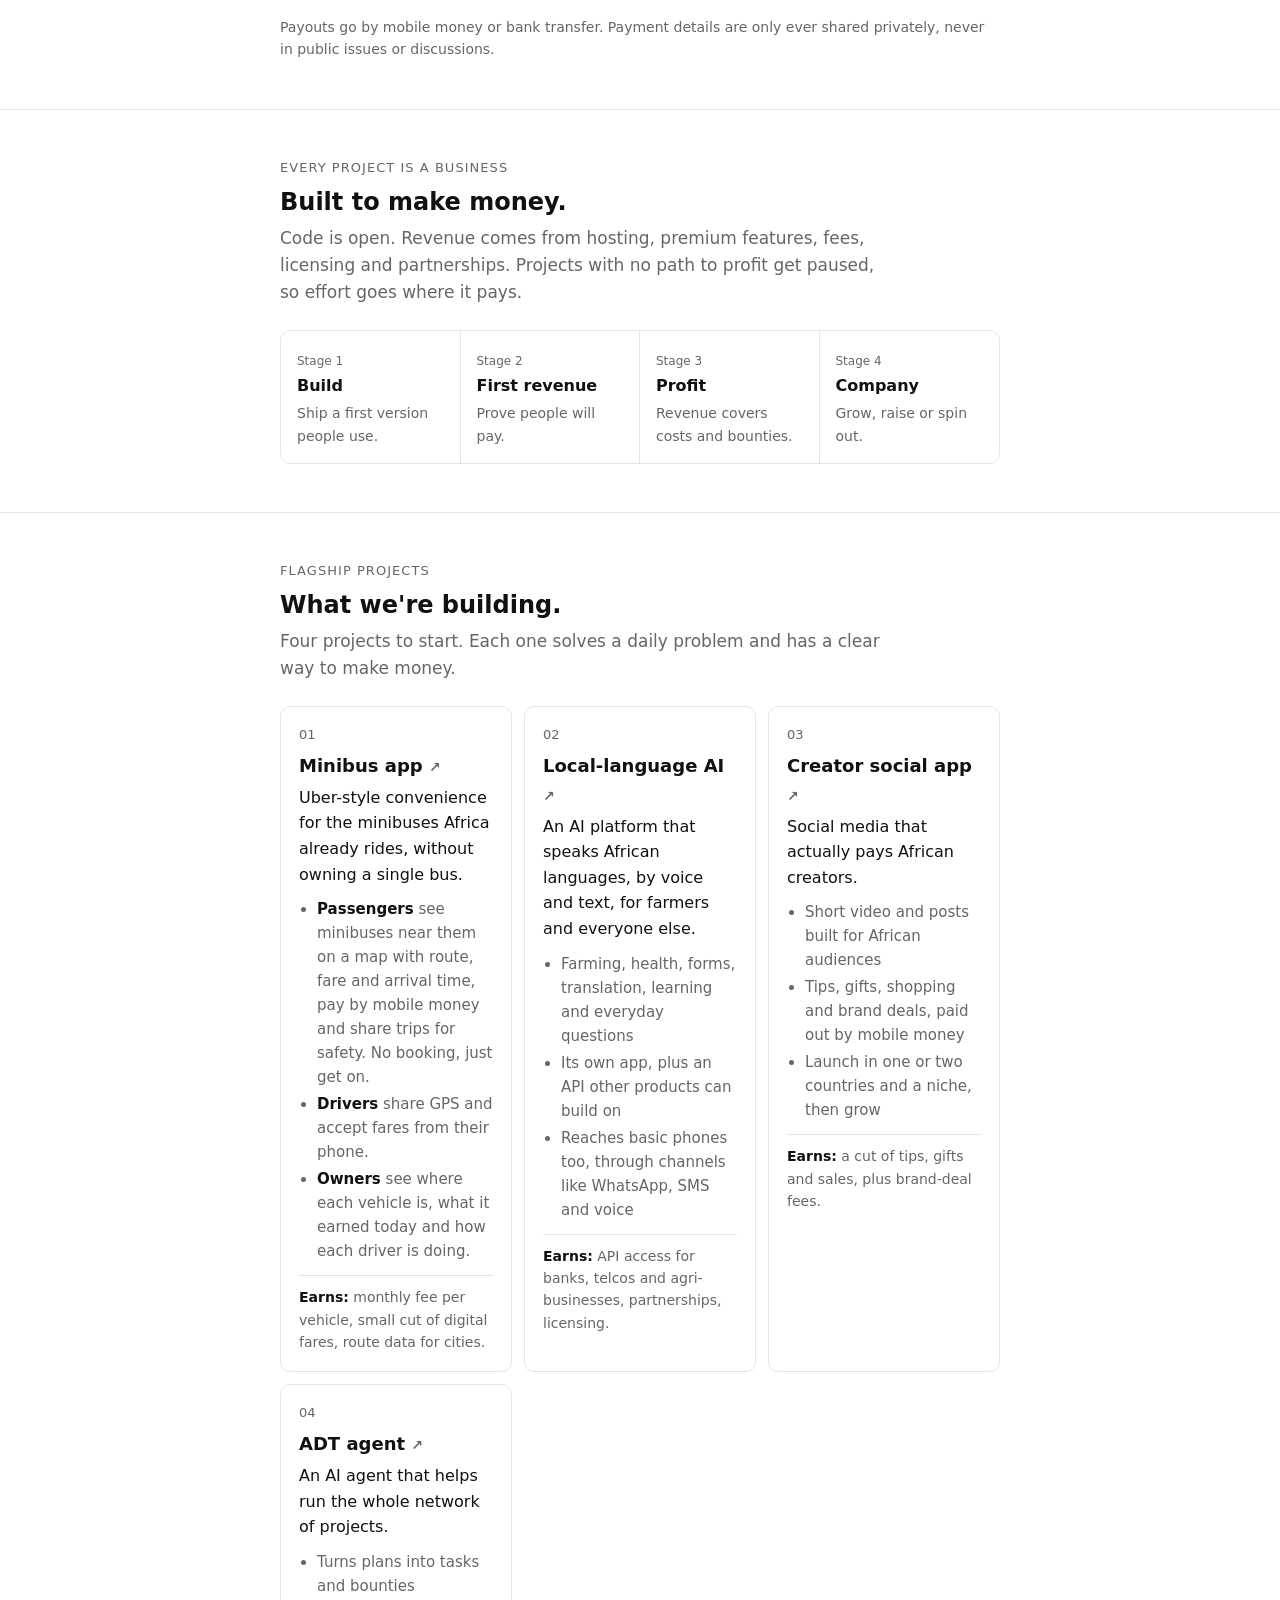
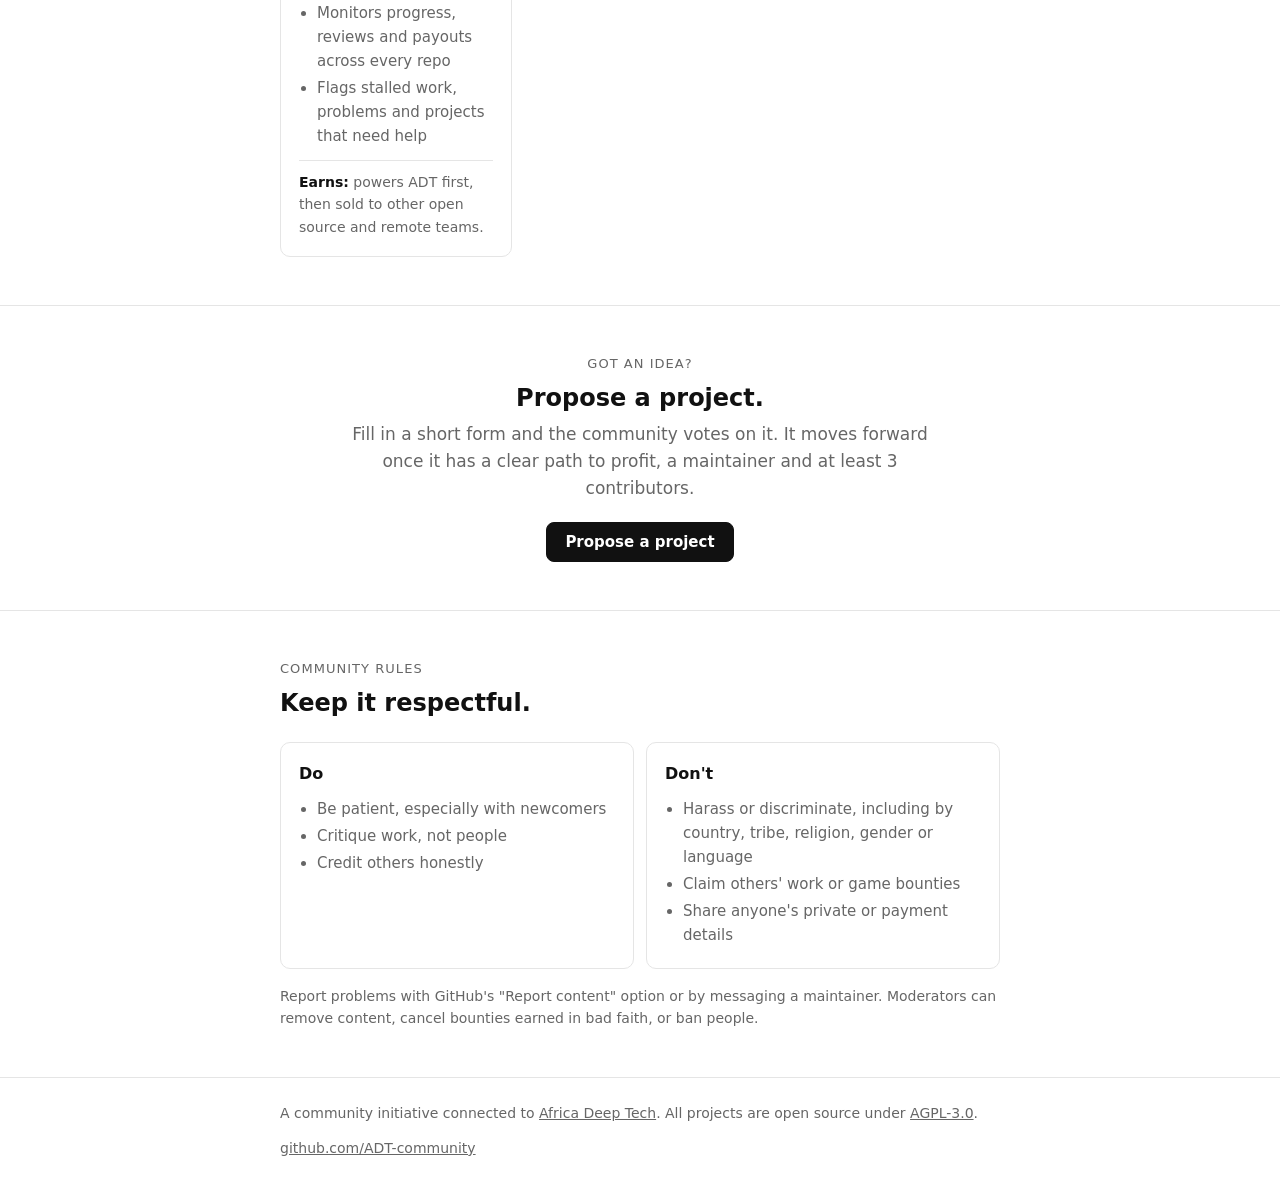
==== commit 4aa80422: "fix: resolve issue #5" ====
--- a/index.html
+++ b/index.html
@@ -18,6 +18,7 @@
     <li><a href="#projects">Projects</a></li>
     <li><a href="#rules">Rules</a></li>
     <li><a href="propose.html">Propose</a></li>
+    <li><a href="https://discord.gg/adt-community">Discord</a></li>
     <li><a href="https://github.com/ADT-community/adt-community.github.io/discussions">Discussions</a></li>
   </ul>
 </div></nav>
@@ -29,6 +30,7 @@
   <div class="btns">
     <a class="btn primary" href="work.html">Find paid work</a>
     <a class="btn ghost" href="propose.html">Propose a project</a>
+    <a class="btn ghost" href="https://discord.gg/adt-community">Join Discord</a>
     <a class="btn ghost" href="https://github.com/ADT-community/adt-community.github.io/discussions">Join the discussion</a>
   </div>
 </div></header>
@@ -53,12 +55,11 @@
     <div class="card">
       <span class="tag b">Bounties</span>
       <h3>A fixed price for a task</h3>
-      <p>Issues carry a label like <code>bounty:$20</code> for a 2-10 hour task. Whoever's pull request gets merged gets paid.</p>
+      <p>Issues carry a label like <code>bounty:$50</code>. Whoever's pull request gets merged gets paid.</p>
       <ul>
-        <li>Claim the issue first — you have 5 days to finish</li>
+        <li>Claim the issue first so no one duplicates work</li>
         <li>Paid after merge</li>
         <li>Good for features, fixes, designs and docs</li>
-        <li>Projects don't earn revenue yet — bounties are funded by the community. You get $20 plus real project experience.</li>
       </ul>
     </div>
     <div class="card">
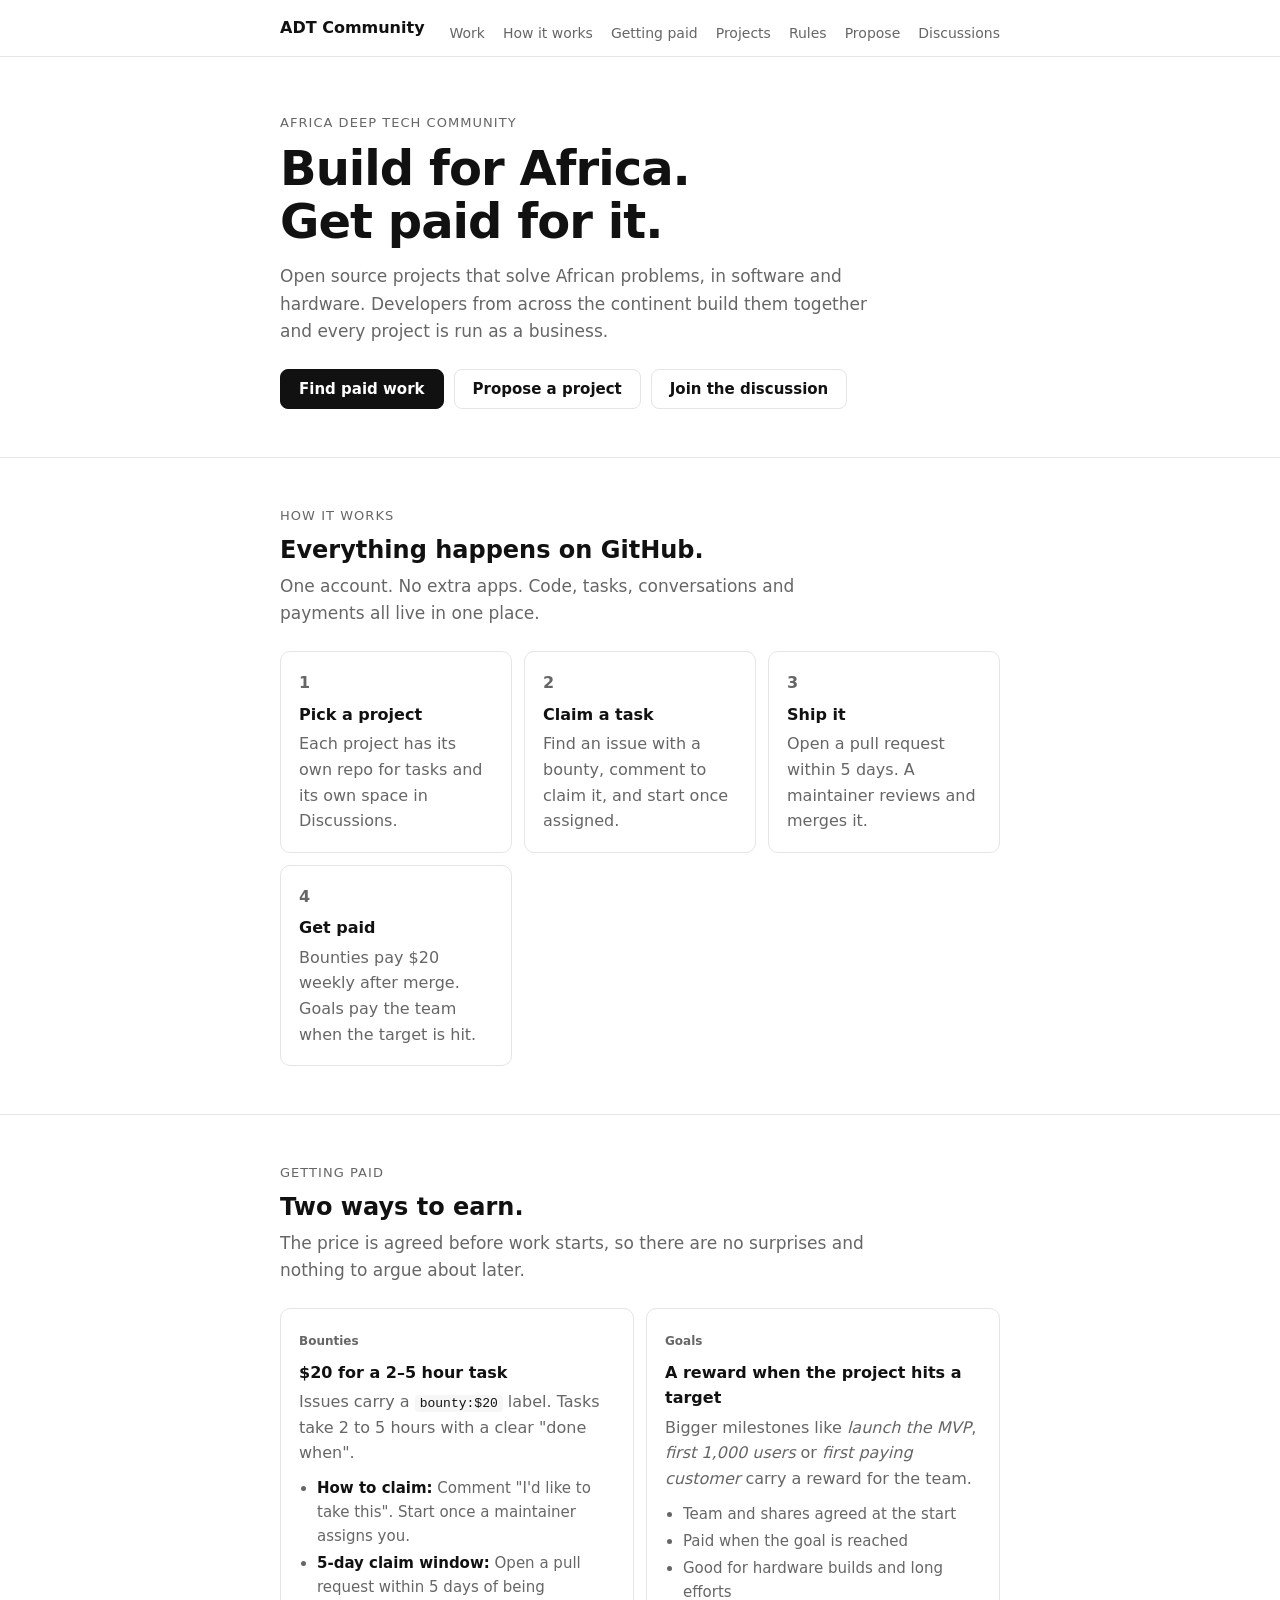
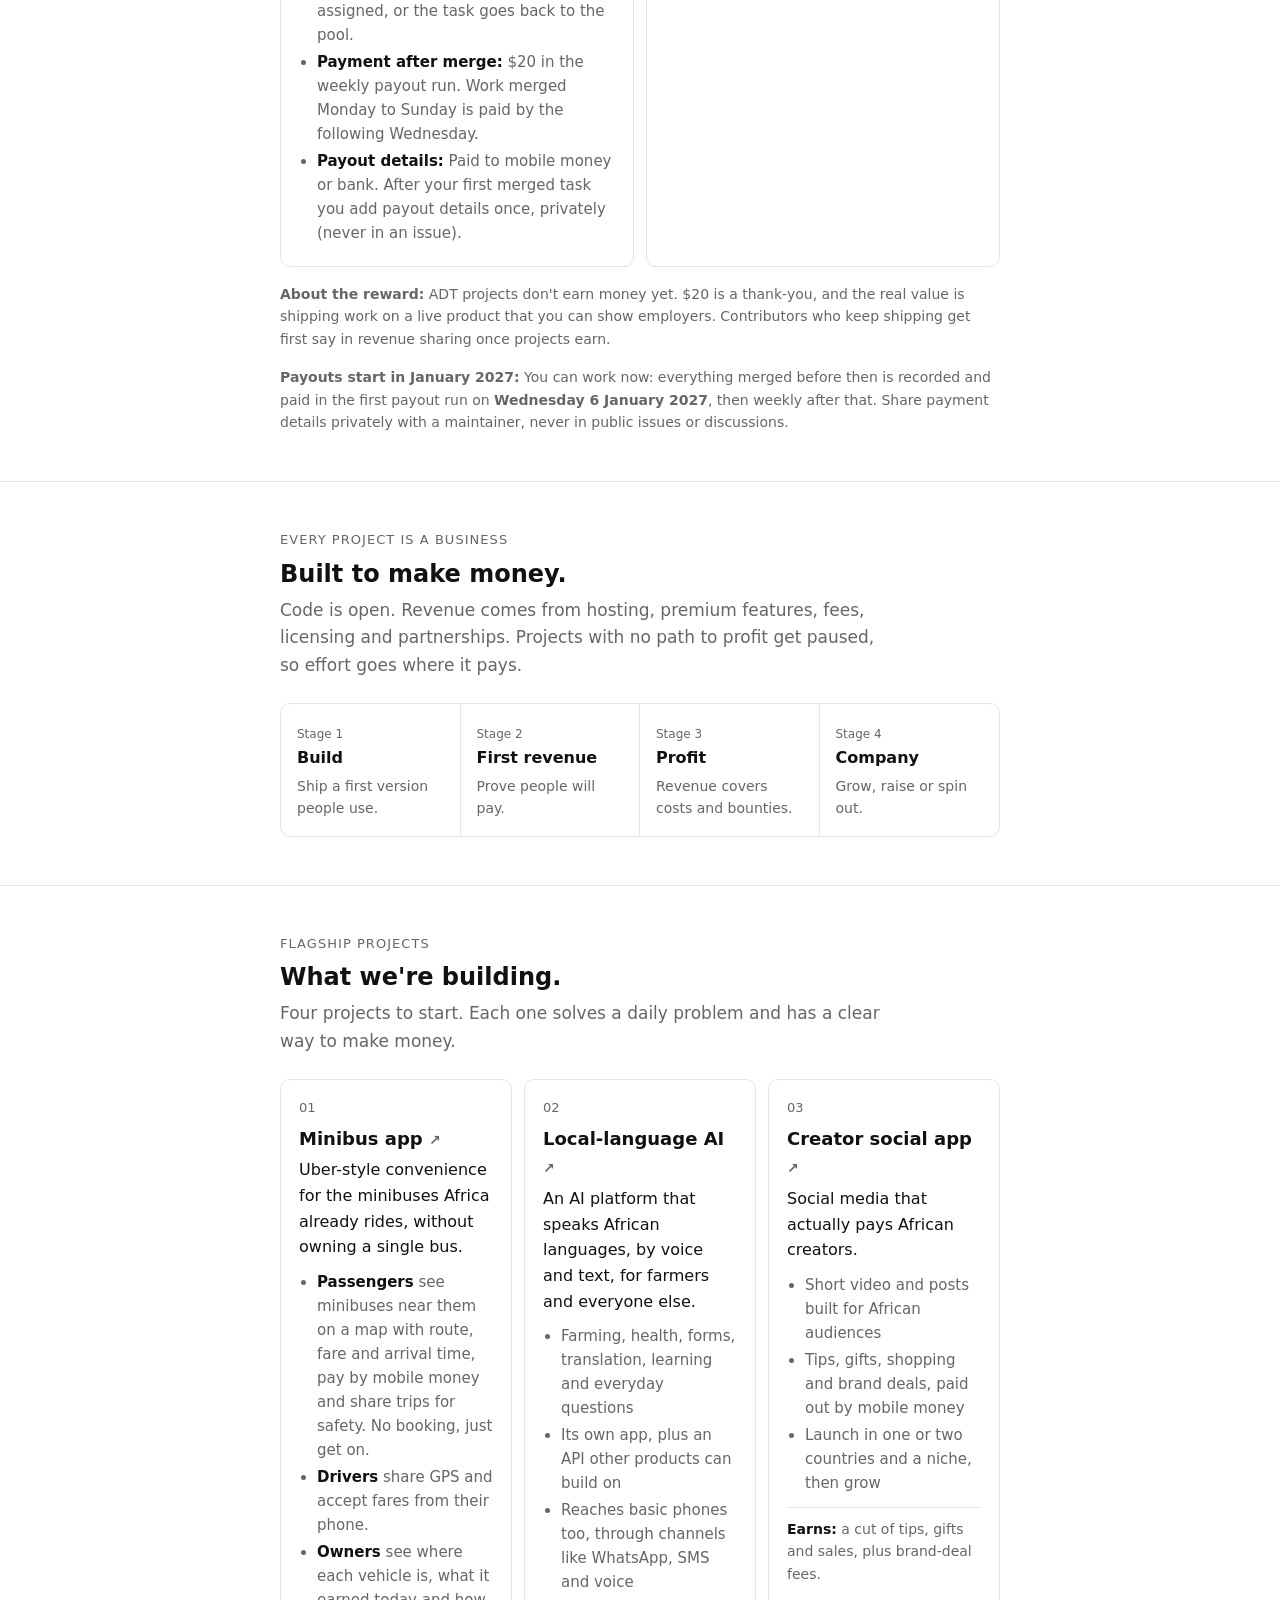
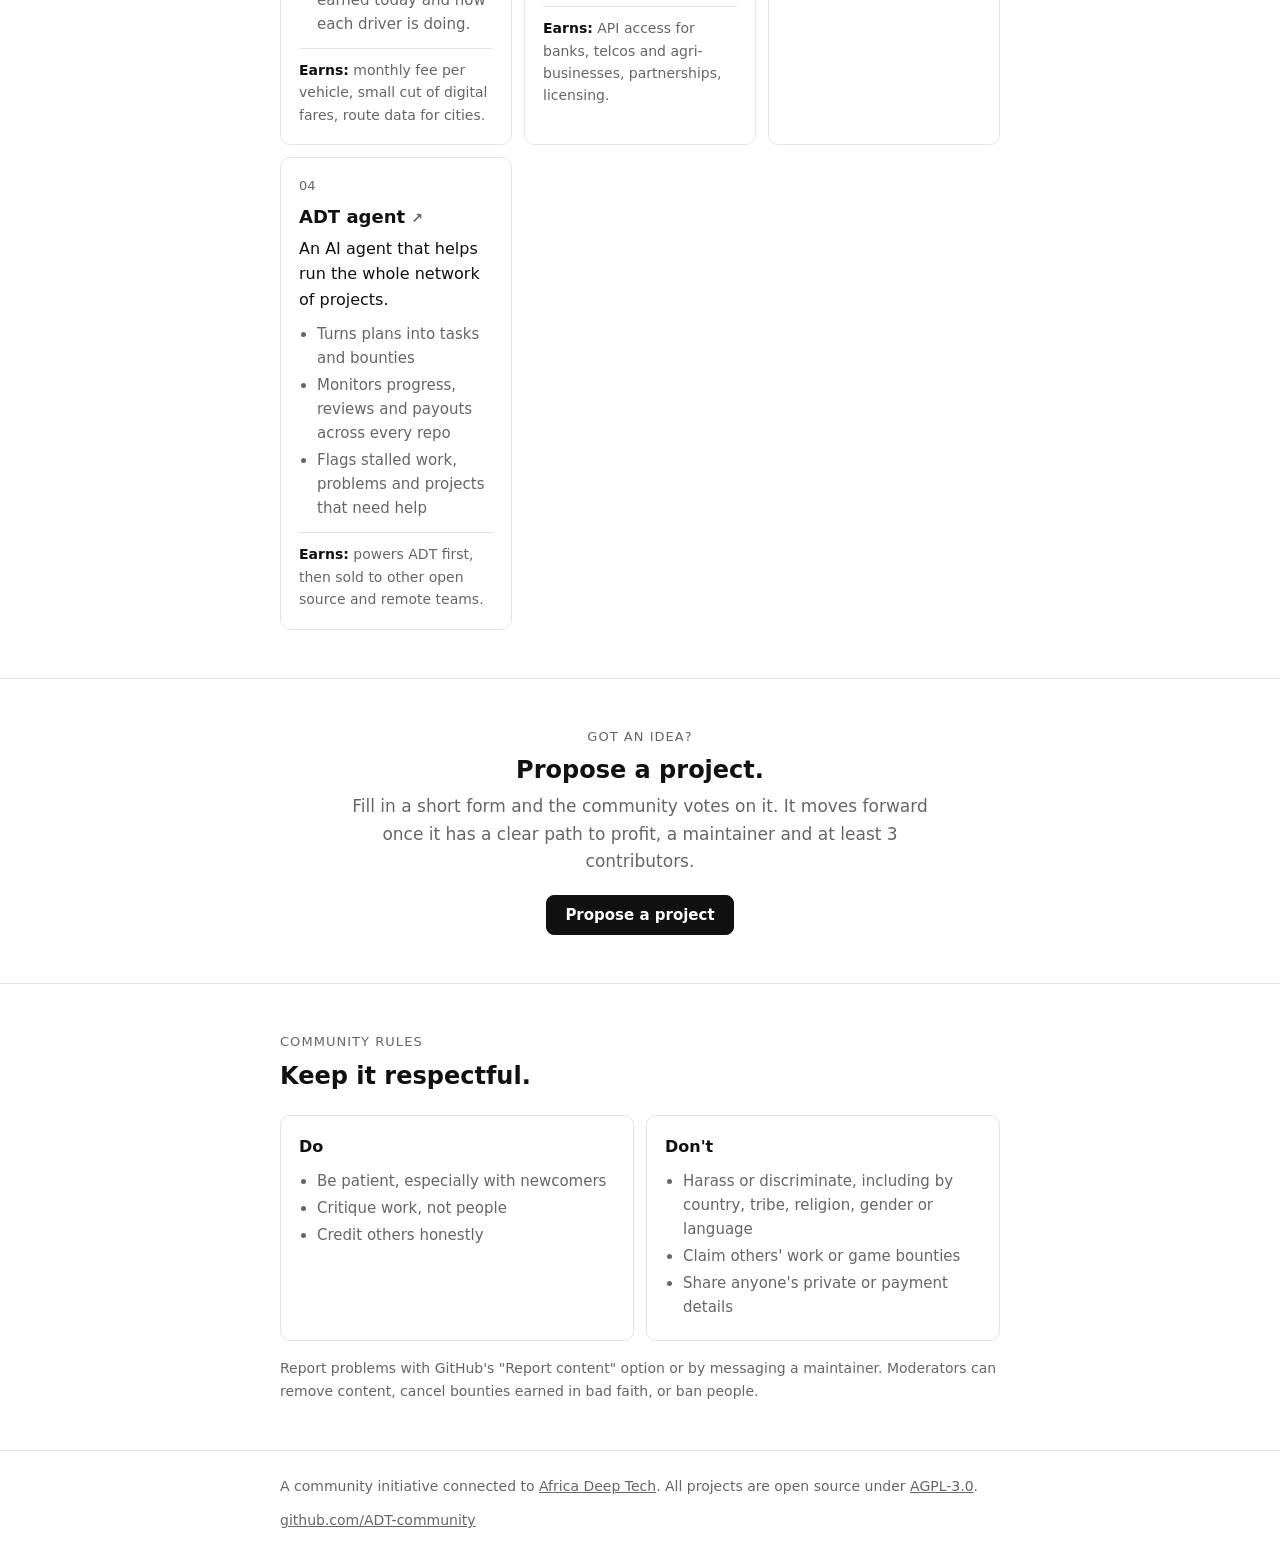
==== commit fd333a86: "fix: resolve issue #1" ====
--- a/index.html
+++ b/index.html
@@ -18,7 +18,6 @@
     <li><a href="#projects">Projects</a></li>
     <li><a href="#rules">Rules</a></li>
     <li><a href="propose.html">Propose</a></li>
-    <li><a href="https://discord.gg/adt-community">Discord</a></li>
     <li><a href="https://github.com/ADT-community/adt-community.github.io/discussions">Discussions</a></li>
   </ul>
 </div></nav>
@@ -30,7 +29,6 @@
   <div class="btns">
     <a class="btn primary" href="work.html">Find paid work</a>
     <a class="btn ghost" href="propose.html">Propose a project</a>
-    <a class="btn ghost" href="https://discord.gg/adt-community">Join Discord</a>
     <a class="btn ghost" href="https://github.com/ADT-community/adt-community.github.io/discussions">Join the discussion</a>
   </div>
 </div></header>
@@ -41,9 +39,9 @@
   <p class="lead">One account. No extra apps. Code, tasks, conversations and payments all live in one place.</p>
   <div class="grid">
     <div class="card"><div class="num">1</div><h3>Pick a project</h3><p>Each project has its own repo for tasks and its own space in Discussions.</p></div>
-    <div class="card"><div class="num">2</div><h3>Claim a task</h3><p>Find an issue with a bounty, comment to claim it, then build.</p></div>
-    <div class="card"><div class="num">3</div><h3>Ship it</h3><p>Open a pull request. A maintainer reviews and merges it.</p></div>
-    <div class="card"><div class="num">4</div><h3>Get paid</h3><p>Bounties pay on merge. Goals pay the team when the target is hit.</p></div>
+    <div class="card"><div class="num">2</div><h3>Claim a task</h3><p>Find an issue with a bounty, comment to claim it, and start once assigned.</p></div>
+    <div class="card"><div class="num">3</div><h3>Ship it</h3><p>Open a pull request within 5 days. A maintainer reviews and merges it.</p></div>
+    <div class="card"><div class="num">4</div><h3>Get paid</h3><p>Bounties pay $20 weekly after merge. Goals pay the team when the target is hit.</p></div>
   </div>
 </div></section>
 
@@ -52,14 +50,15 @@
   <h2>Two ways to earn.</h2>
   <p class="lead">The price is agreed before work starts, so there are no surprises and nothing to argue about later.</p>
   <div class="pay">
-    <div class="card">
+    <div class="card" id="bounties">
       <span class="tag b">Bounties</span>
-      <h3>A fixed price for a task</h3>
-      <p>Issues carry a label like <code>bounty:$50</code>. Whoever's pull request gets merged gets paid.</p>
+      <h3>$20 for a 2–5 hour task</h3>
+      <p>Issues carry a <code>bounty:$20</code> label. Tasks take 2 to 5 hours with a clear "done when".</p>
       <ul>
-        <li>Claim the issue first so no one duplicates work</li>
-        <li>Paid after merge</li>
-        <li>Good for features, fixes, designs and docs</li>
+        <li><b>How to claim:</b> Comment "I'd like to take this". Start once a maintainer assigns you.</li>
+        <li><b>5-day claim window:</b> Open a pull request within 5 days of being assigned, or the task goes back to the pool.</li>
+        <li><b>Payment after merge:</b> $20 in the weekly payout run. Work merged Monday to Sunday is paid by the following Wednesday.</li>
+        <li><b>Payout details:</b> Paid to mobile money or bank. After your first merged task you add payout details once, privately (never in an issue).</li>
       </ul>
     </div>
     <div class="card">
@@ -73,7 +72,8 @@
       </ul>
     </div>
   </div>
-  <p class="note">Payouts go by mobile money or bank transfer. Payment details are only ever shared privately, never in public issues or discussions.</p>
+  <p class="note"><b>About the reward:</b> ADT projects don't earn money yet. $20 is a thank-you, and the real value is shipping work on a live product that you can show employers. Contributors who keep shipping get first say in revenue sharing once projects earn.</p>
+  <p class="note"><b>Payouts start in January 2027:</b> You can work now: everything merged before then is recorded and paid in the first payout run on <b>Wednesday 6 January 2027</b>, then weekly after that. Share payment details privately with a maintainer, never in public issues or discussions.</p>
 </div></section>
 
 <section><div class="wrap">
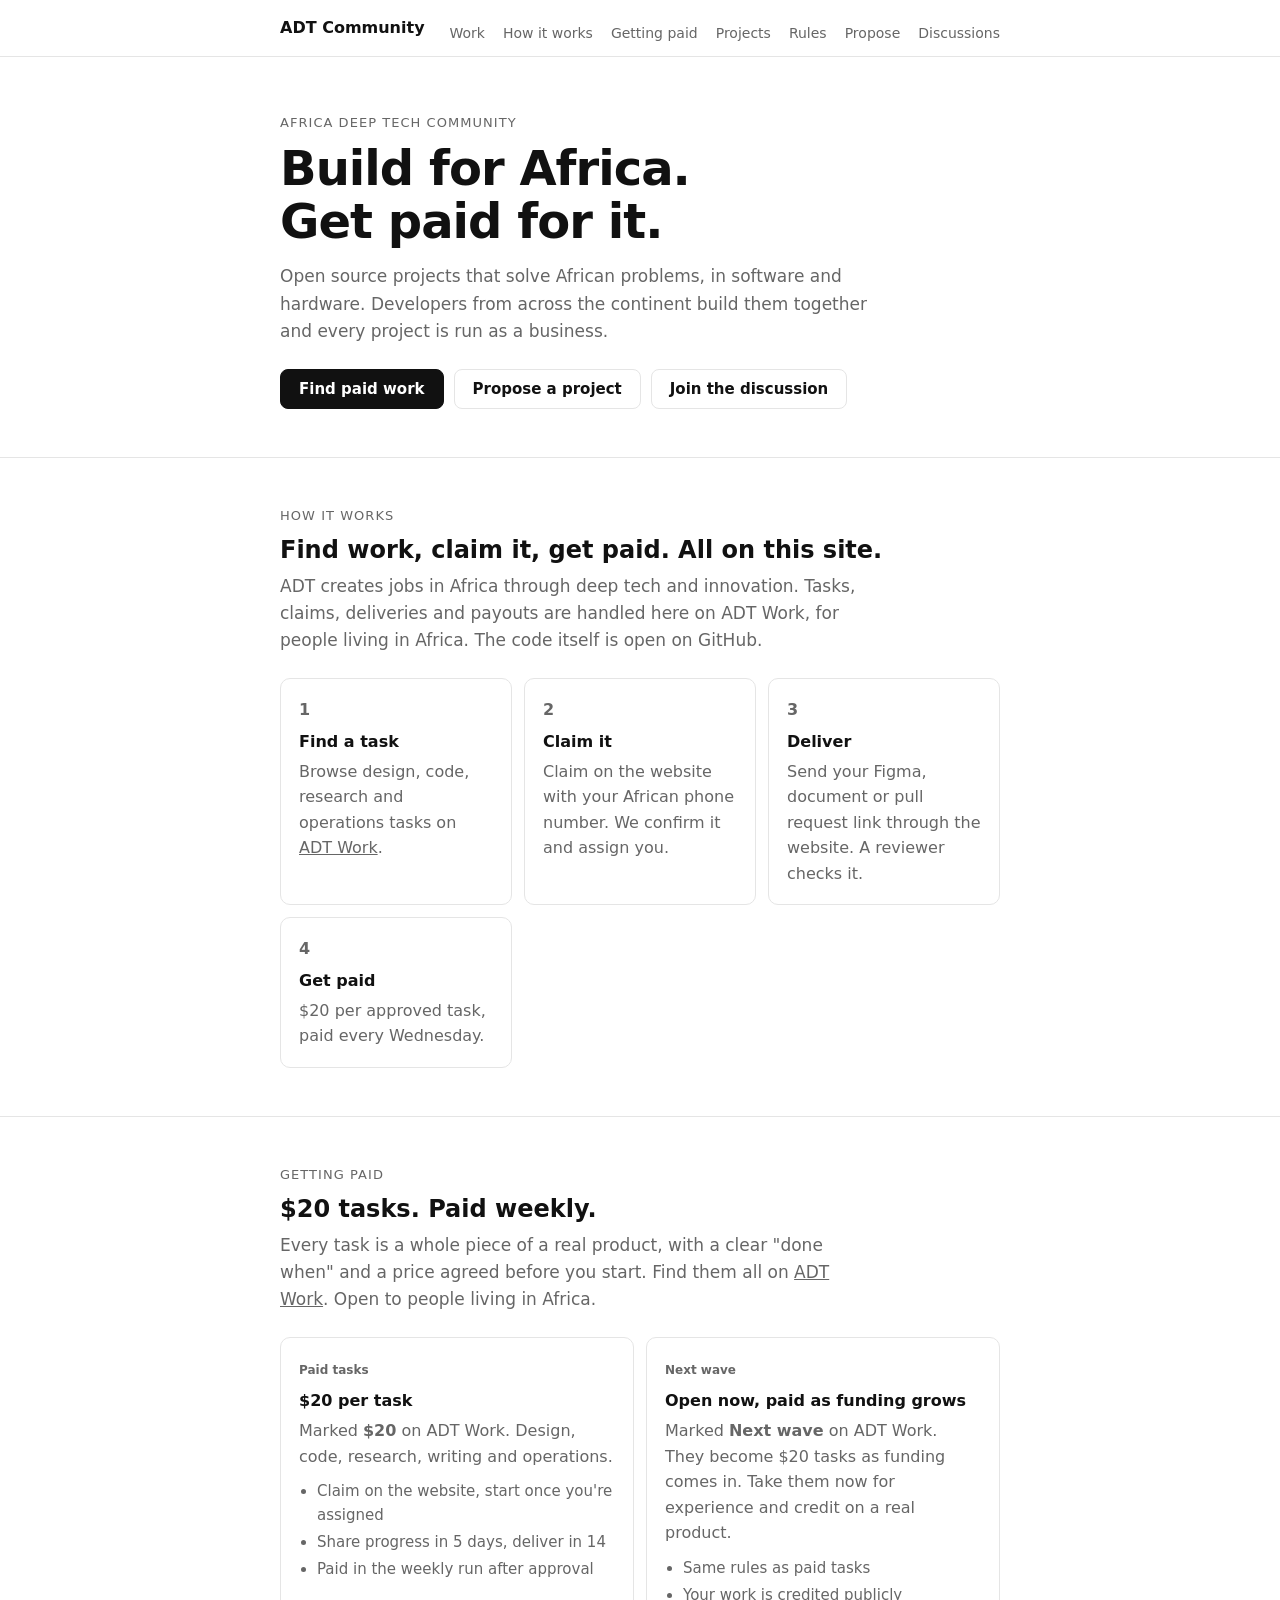
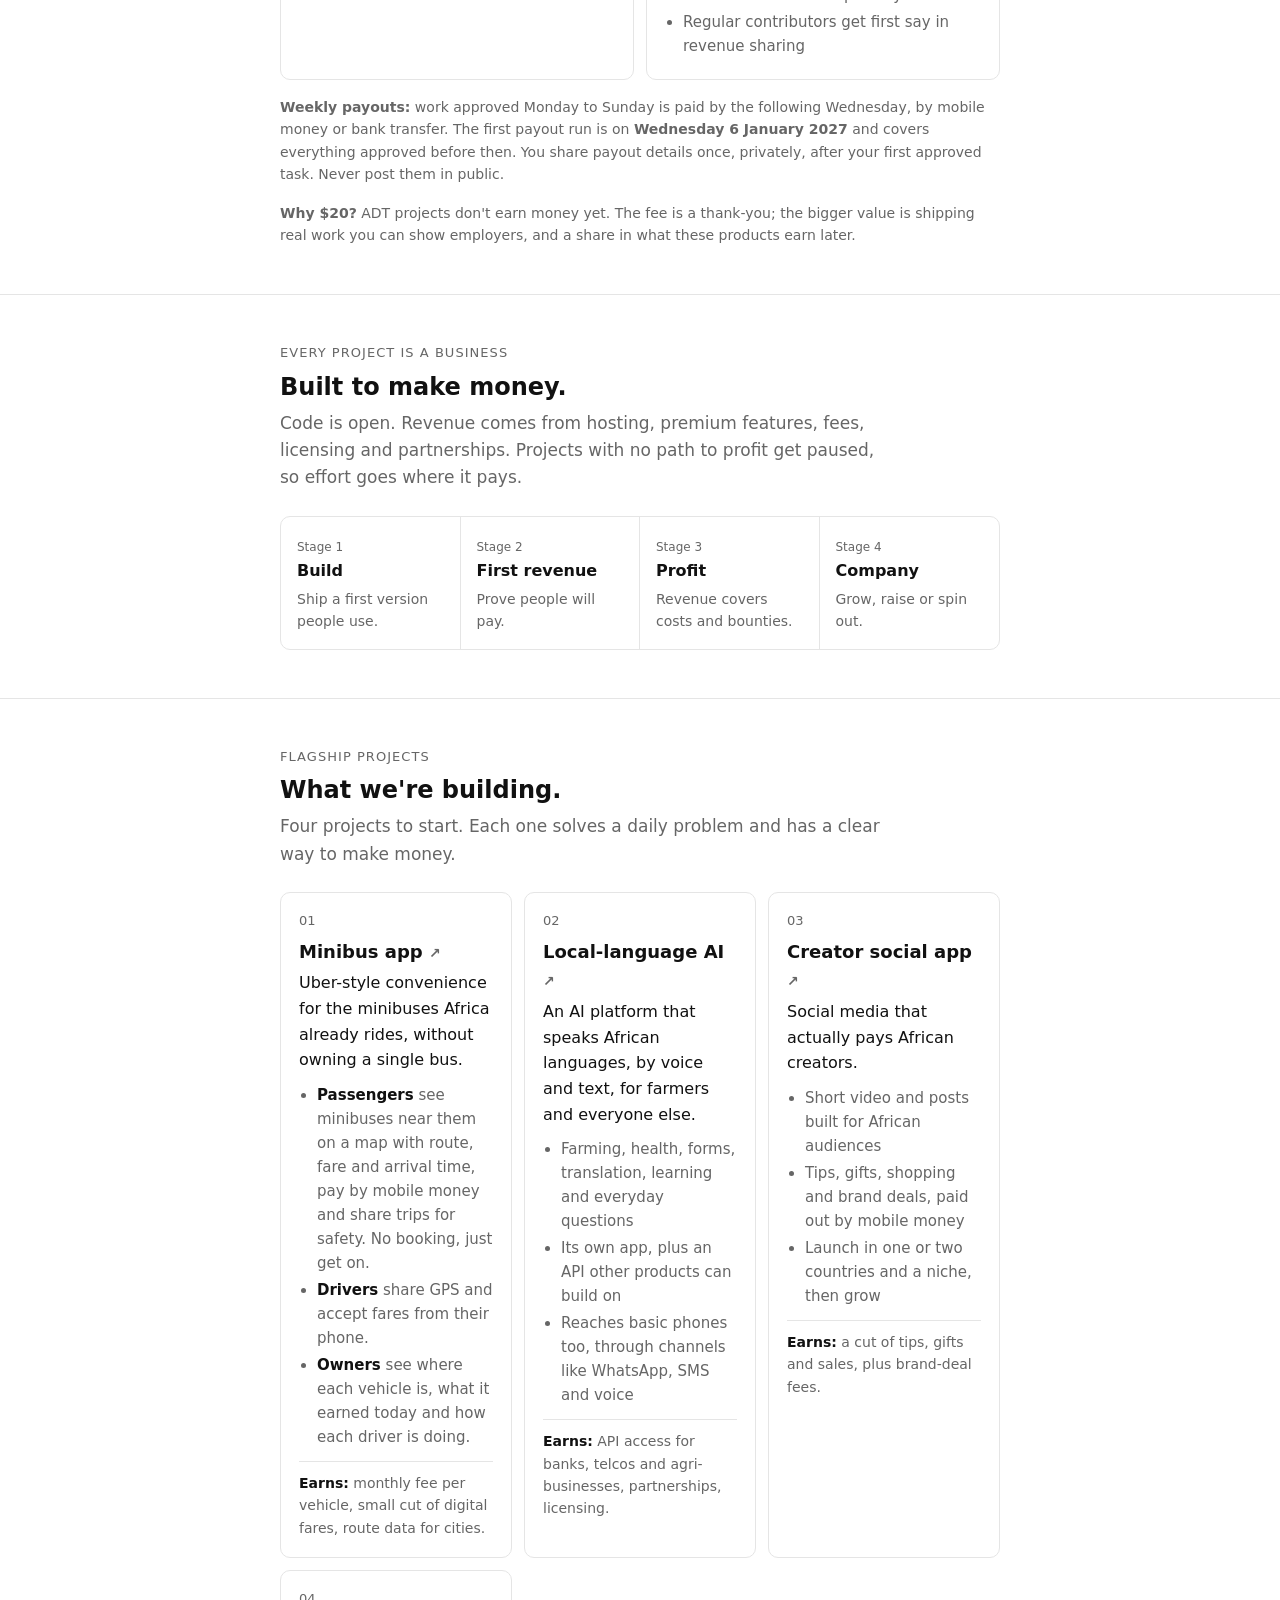
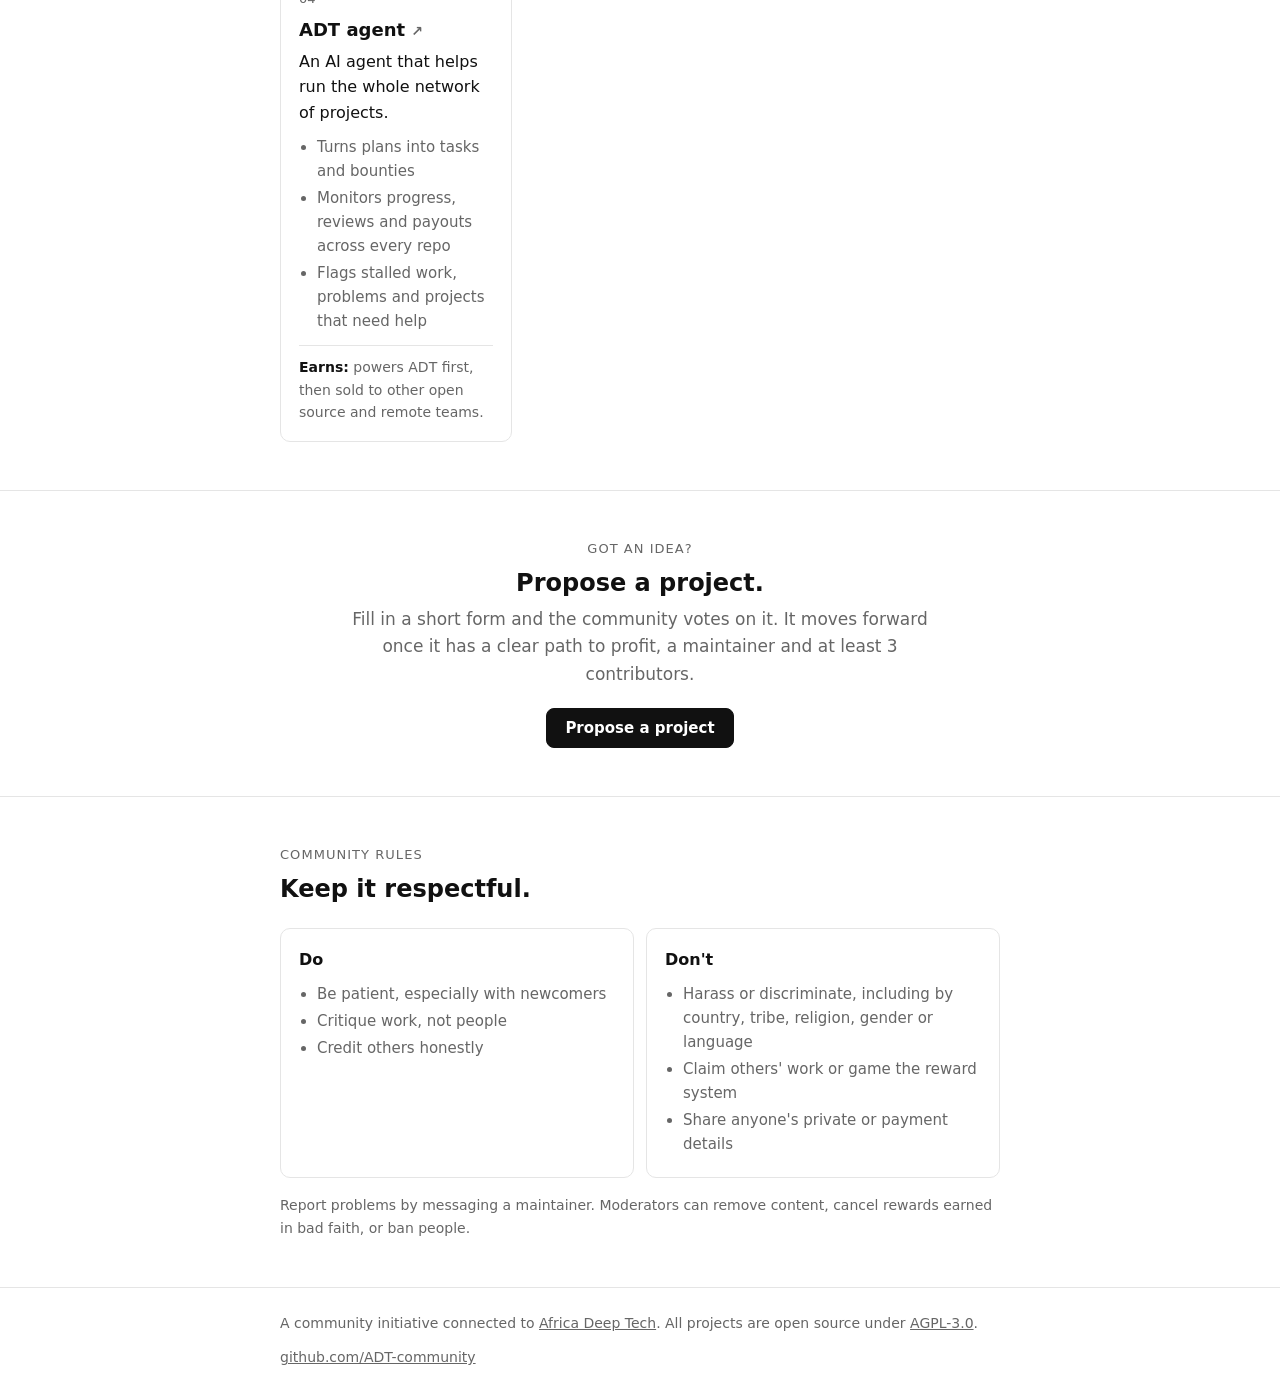
==== commit e7f387c7: "Move all tasks to ADT Work: website-only claiming, Africa-only - tasks.json: the 43 tasks with price" ====
--- a/index.html
+++ b/index.html
@@ -35,45 +35,44 @@
 
 <section id="how"><div class="wrap">
   <p class="kicker">How it works</p>
-  <h2>Everything happens on GitHub.</h2>
-  <p class="lead">One account. No extra apps. Code, tasks, conversations and payments all live in one place.</p>
+  <h2>Find work, claim it, get paid. All on this site.</h2>
+  <p class="lead">ADT creates jobs in Africa through deep tech and innovation. Tasks, claims, deliveries and payouts are handled here on ADT Work, for people living in Africa. The code itself is open on GitHub.</p>
   <div class="grid">
-    <div class="card"><div class="num">1</div><h3>Pick a project</h3><p>Each project has its own repo for tasks and its own space in Discussions.</p></div>
-    <div class="card"><div class="num">2</div><h3>Claim a task</h3><p>Find an issue with a bounty, comment to claim it, and start once assigned.</p></div>
-    <div class="card"><div class="num">3</div><h3>Ship it</h3><p>Open a pull request within 5 days. A maintainer reviews and merges it.</p></div>
-    <div class="card"><div class="num">4</div><h3>Get paid</h3><p>Bounties pay $20 weekly after merge. Goals pay the team when the target is hit.</p></div>
+    <div class="card"><div class="num">1</div><h3>Find a task</h3><p>Browse design, code, research and operations tasks on <a href="work.html">ADT Work</a>.</p></div>
+    <div class="card"><div class="num">2</div><h3>Claim it</h3><p>Claim on the website with your African phone number. We confirm it and assign you.</p></div>
+    <div class="card"><div class="num">3</div><h3>Deliver</h3><p>Send your Figma, document or pull request link through the website. A reviewer checks it.</p></div>
+    <div class="card"><div class="num">4</div><h3>Get paid</h3><p>$20 per approved task, paid every Wednesday.</p></div>
   </div>
 </div></section>
 
 <section id="paid"><div class="wrap">
   <p class="kicker">Getting paid</p>
-  <h2>Two ways to earn.</h2>
-  <p class="lead">The price is agreed before work starts, so there are no surprises and nothing to argue about later.</p>
+  <h2>$20 tasks. Paid weekly.</h2>
+  <p class="lead">Every task is a whole piece of a real product, with a clear "done when" and a price agreed before you start. Find them all on <a href="work.html">ADT Work</a>. Open to people living in Africa.</p>
   <div class="pay">
-    <div class="card" id="bounties">
-      <span class="tag b">Bounties</span>
-      <h3>$20 for a 2–5 hour task</h3>
-      <p>Issues carry a <code>bounty:$20</code> label. Tasks take 2 to 5 hours with a clear "done when".</p>
+    <div class="card">
+      <span class="tag b">Paid tasks</span>
+      <h3>$20 per task</h3>
+      <p>Marked <b>$20</b> on ADT Work. Design, code, research, writing and operations.</p>
       <ul>
-        <li><b>How to claim:</b> Comment "I'd like to take this". Start once a maintainer assigns you.</li>
-        <li><b>5-day claim window:</b> Open a pull request within 5 days of being assigned, or the task goes back to the pool.</li>
-        <li><b>Payment after merge:</b> $20 in the weekly payout run. Work merged Monday to Sunday is paid by the following Wednesday.</li>
-        <li><b>Payout details:</b> Paid to mobile money or bank. After your first merged task you add payout details once, privately (never in an issue).</li>
+        <li>Claim on the website, start once you're assigned</li>
+        <li>Share progress in 5 days, deliver in 14</li>
+        <li>Paid in the weekly run after approval</li>
       </ul>
     </div>
     <div class="card">
-      <span class="tag g">Goals</span>
-      <h3>A reward when the project hits a target</h3>
-      <p>Bigger milestones like <em>launch the MVP</em>, <em>first 1,000 users</em> or <em>first paying customer</em> carry a reward for the team.</p>
+      <span class="tag g">Next wave</span>
+      <h3>Open now, paid as funding grows</h3>
+      <p>Marked <b>Next wave</b> on ADT Work. They become $20 tasks as funding comes in. Take them now for experience and credit on a real product.</p>
       <ul>
-        <li>Team and shares agreed at the start</li>
-        <li>Paid when the goal is reached</li>
-        <li>Good for hardware builds and long efforts</li>
+        <li>Same rules as paid tasks</li>
+        <li>Your work is credited publicly</li>
+        <li>Regular contributors get first say in revenue sharing</li>
       </ul>
     </div>
   </div>
-  <p class="note"><b>About the reward:</b> ADT projects don't earn money yet. $20 is a thank-you, and the real value is shipping work on a live product that you can show employers. Contributors who keep shipping get first say in revenue sharing once projects earn.</p>
-  <p class="note"><b>Payouts start in January 2027:</b> You can work now: everything merged before then is recorded and paid in the first payout run on <b>Wednesday 6 January 2027</b>, then weekly after that. Share payment details privately with a maintainer, never in public issues or discussions.</p>
+  <p class="note"><b>Weekly payouts:</b> work approved Monday to Sunday is paid by the following Wednesday, by mobile money or bank transfer. The first payout run is on <b>Wednesday 6 January 2027</b> and covers everything approved before then. You share payout details once, privately, after your first approved task. Never post them in public.</p>
+  <p class="note"><b>Why $20?</b> ADT projects don't earn money yet. The fee is a thank-you; the bigger value is shipping real work you can show employers, and a share in what these products earn later.</p>
 </div></section>
 
 <section><div class="wrap">
@@ -160,11 +159,11 @@
     </ul></div>
     <div class="card"><h3>Don't</h3><ul>
       <li>Harass or discriminate, including by country, tribe, religion, gender or language</li>
-      <li>Claim others' work or game bounties</li>
+      <li>Claim others' work or game the reward system</li>
       <li>Share anyone's private or payment details</li>
     </ul></div>
   </div>
-  <p class="note">Report problems with GitHub's "Report content" option or by messaging a maintainer. Moderators can remove content, cancel bounties earned in bad faith, or ban people.</p>
+  <p class="note">Report problems by messaging a maintainer. Moderators can remove content, cancel rewards earned in bad faith, or ban people.</p>
 </div></section>
 
 <footer><div class="wrap">
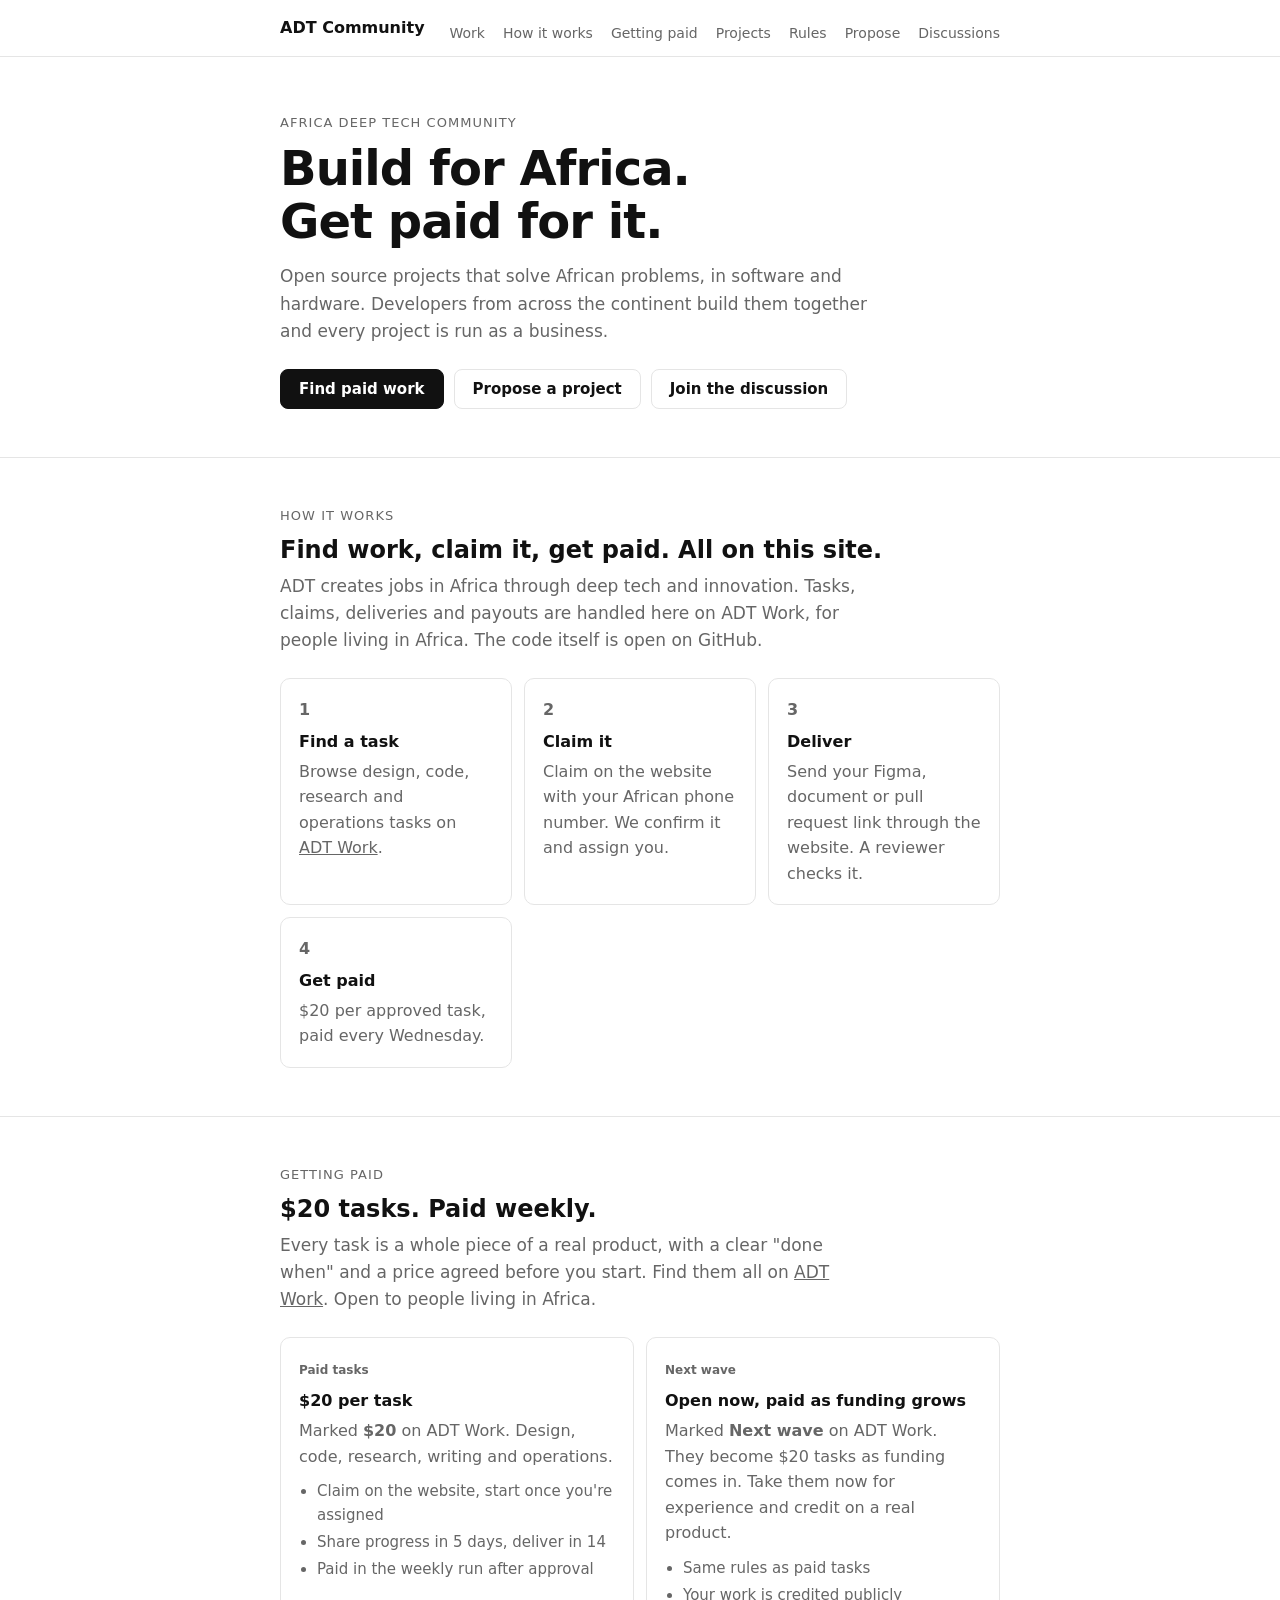
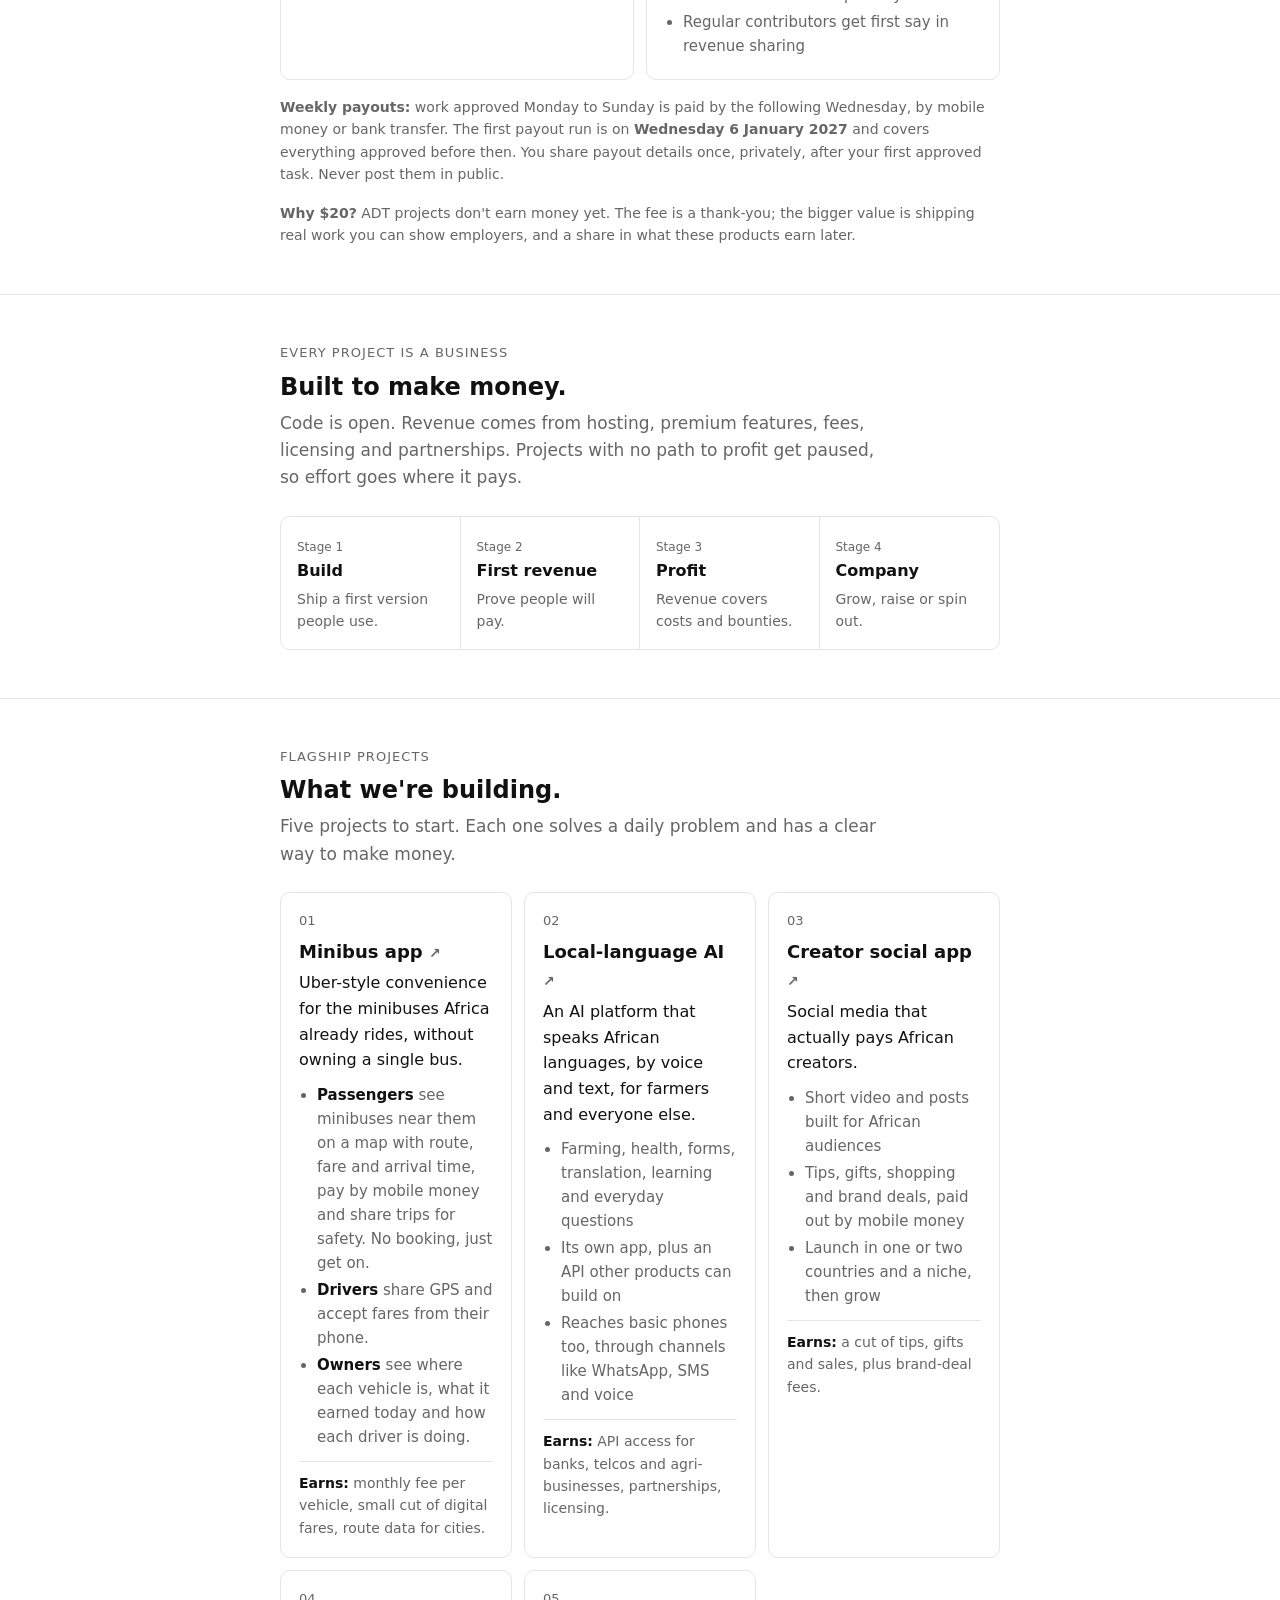
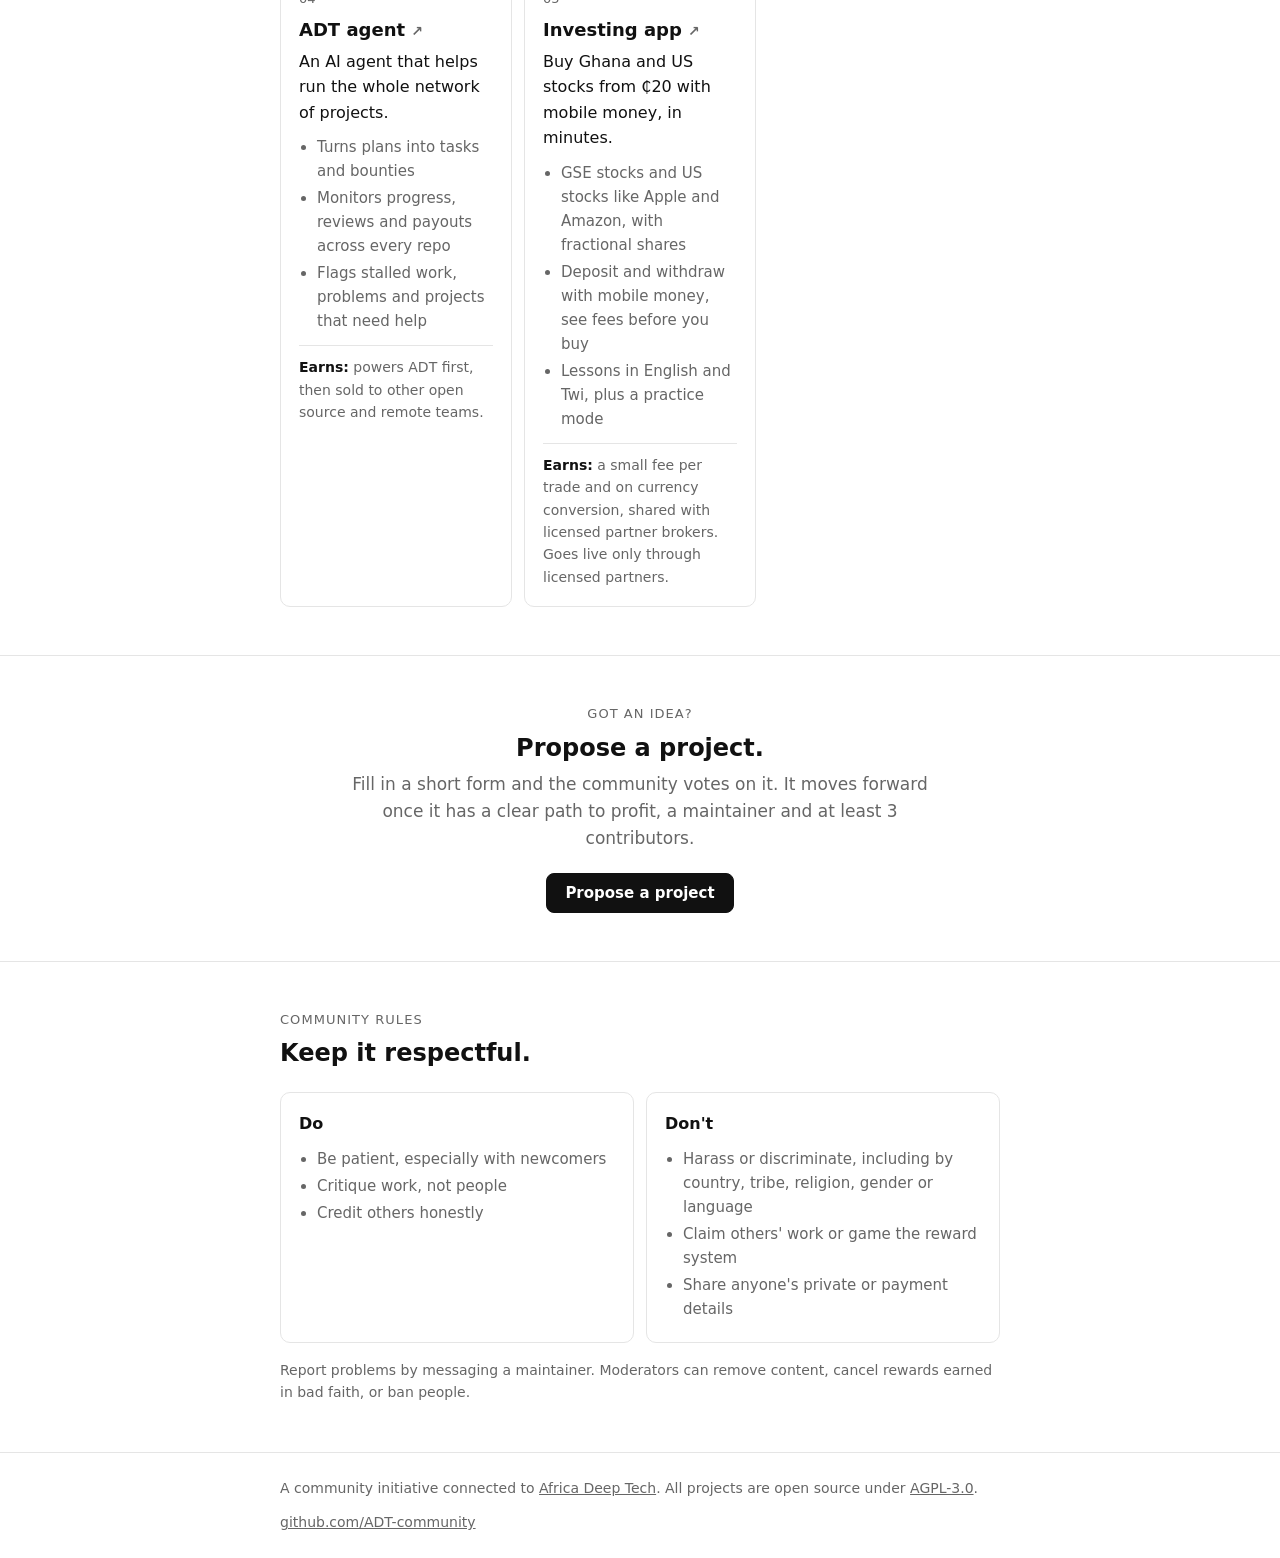
==== commit 344fbc87: "Pivot the trader project into the Investing app - tasks.json: 10 investing-app tasks (research, part" ====
--- a/index.html
+++ b/index.html
@@ -90,7 +90,7 @@
 <section id="projects"><div class="wrap">
   <p class="kicker">Flagship projects</p>
   <h2>What we're building.</h2>
-  <p class="lead">Four projects to start. Each one solves a daily problem and has a clear way to make money.</p>
+  <p class="lead">Five projects to start. Each one solves a daily problem and has a clear way to make money.</p>
   <div class="flag">
     <article class="fp">
       <span class="no">01</span>
@@ -136,6 +136,17 @@
       </ul>
       <p class="earn"><b>Earns:</b> powers ADT first, then sold to other open source and remote teams.</p>
     </article>
+    <article class="fp">
+      <span class="no">05</span>
+      <h3><a href="work.html">Investing app <span>↗</span></a></h3>
+      <p class="sum">Buy Ghana and US stocks from ₵20 with mobile money, in minutes.</p>
+      <ul>
+        <li>GSE stocks and US stocks like Apple and Amazon, with fractional shares</li>
+        <li>Deposit and withdraw with mobile money, see fees before you buy</li>
+        <li>Lessons in English and Twi, plus a practice mode</li>
+      </ul>
+      <p class="earn"><b>Earns:</b> a small fee per trade and on currency conversion, shared with licensed partner brokers. Goes live only through licensed partners.</p>
+    </article>
   </div>
 </div></section>
 
